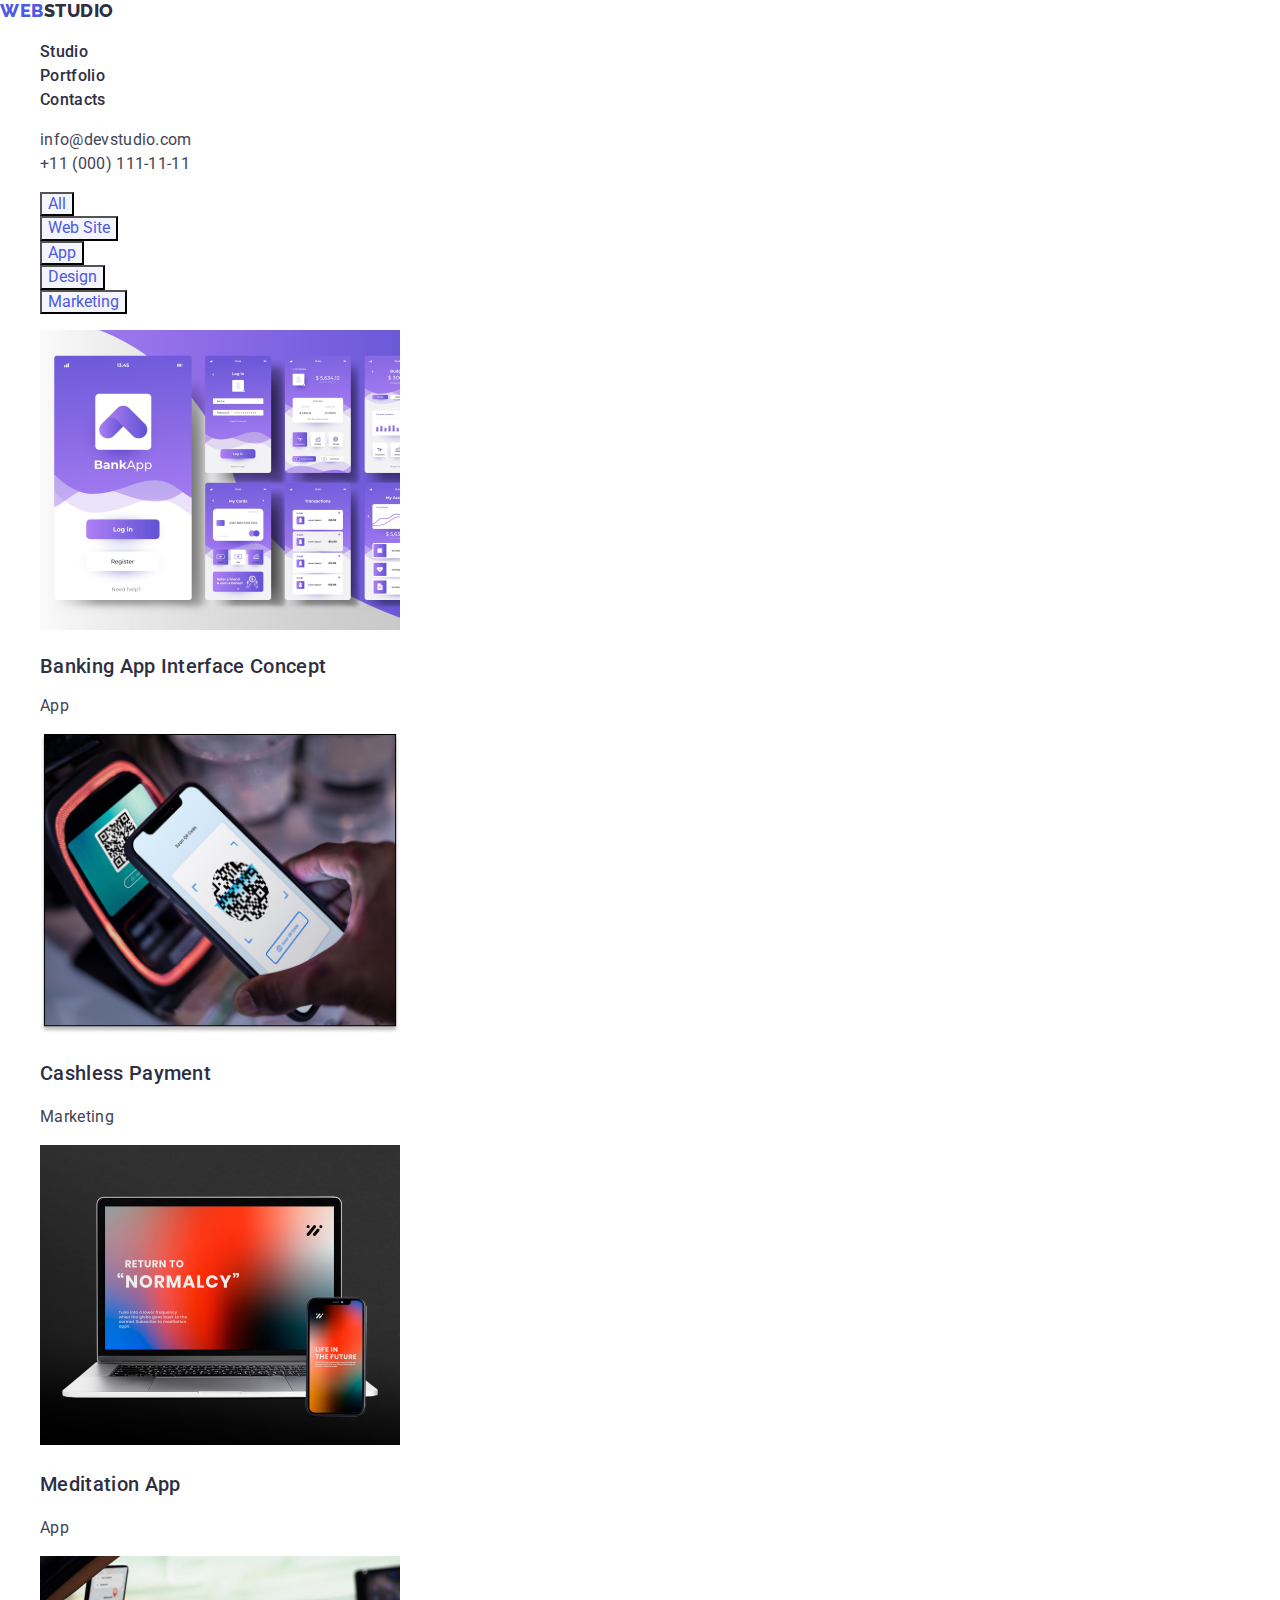
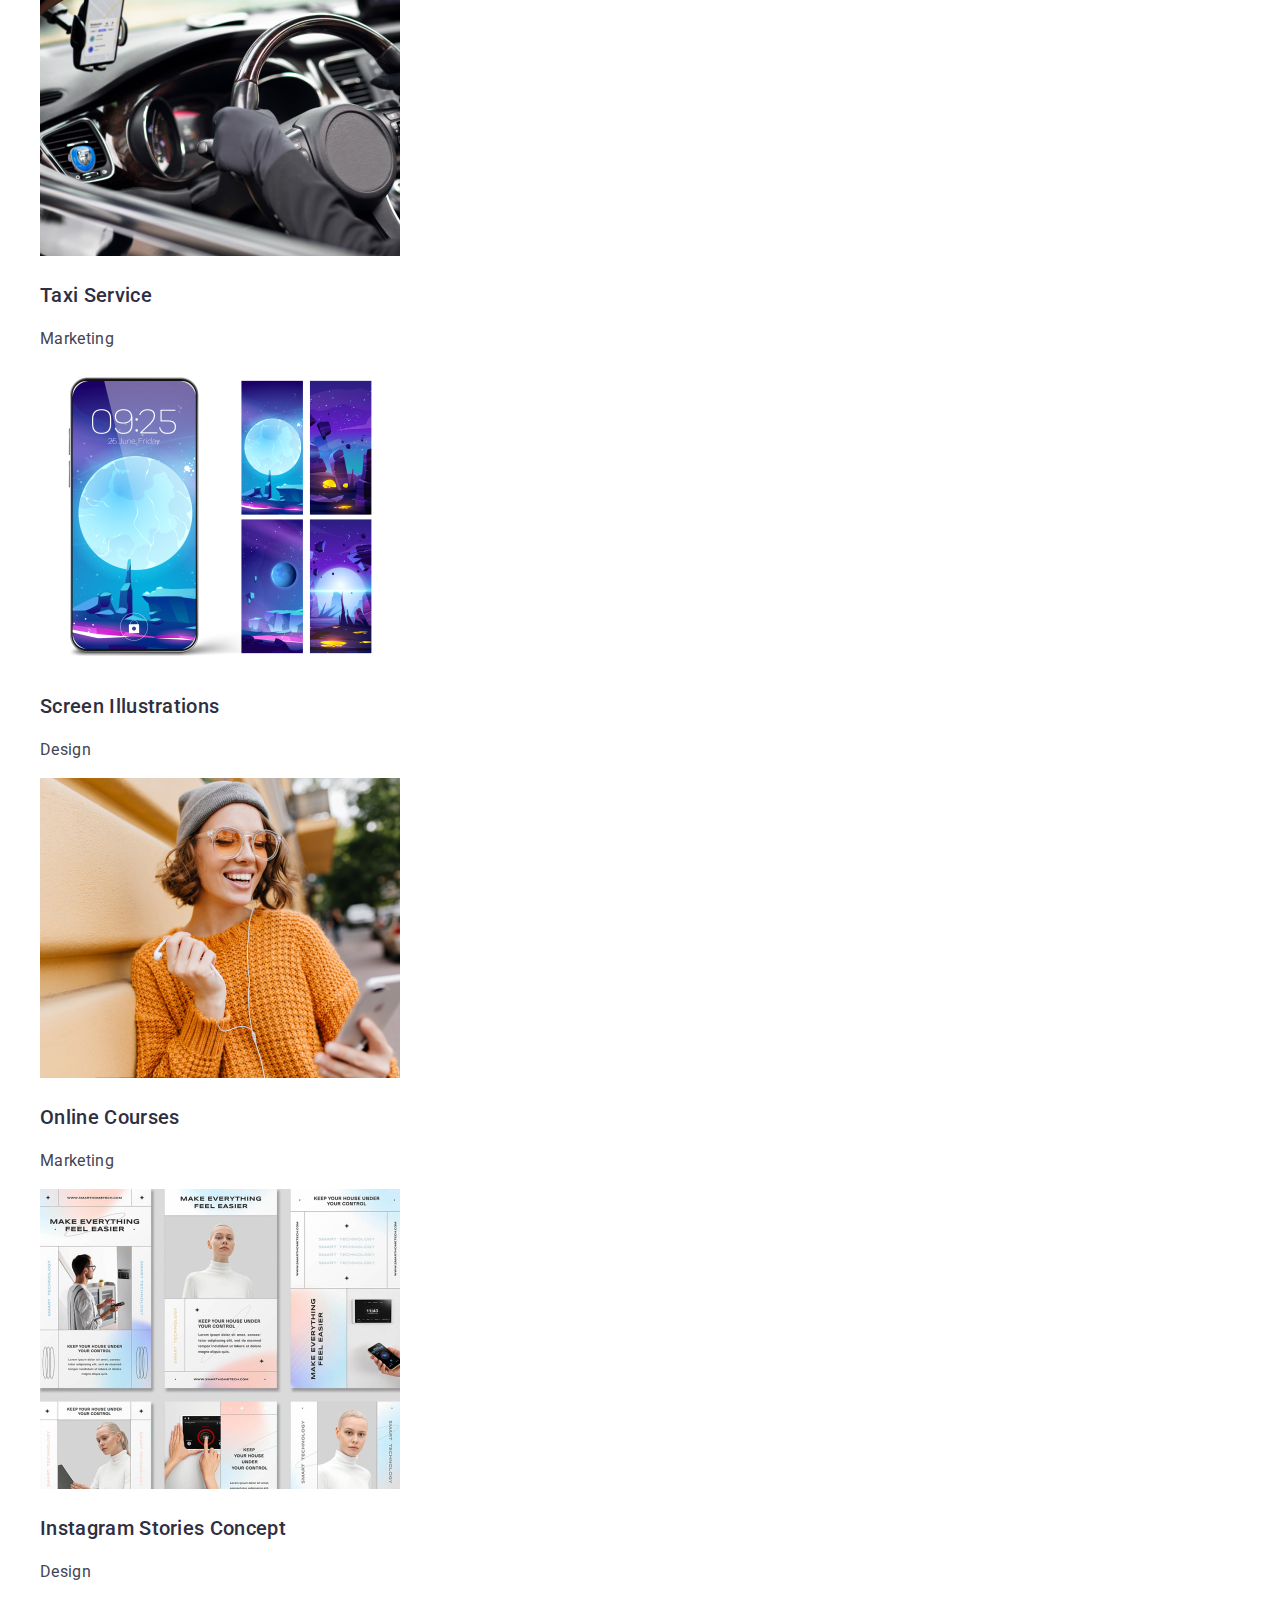
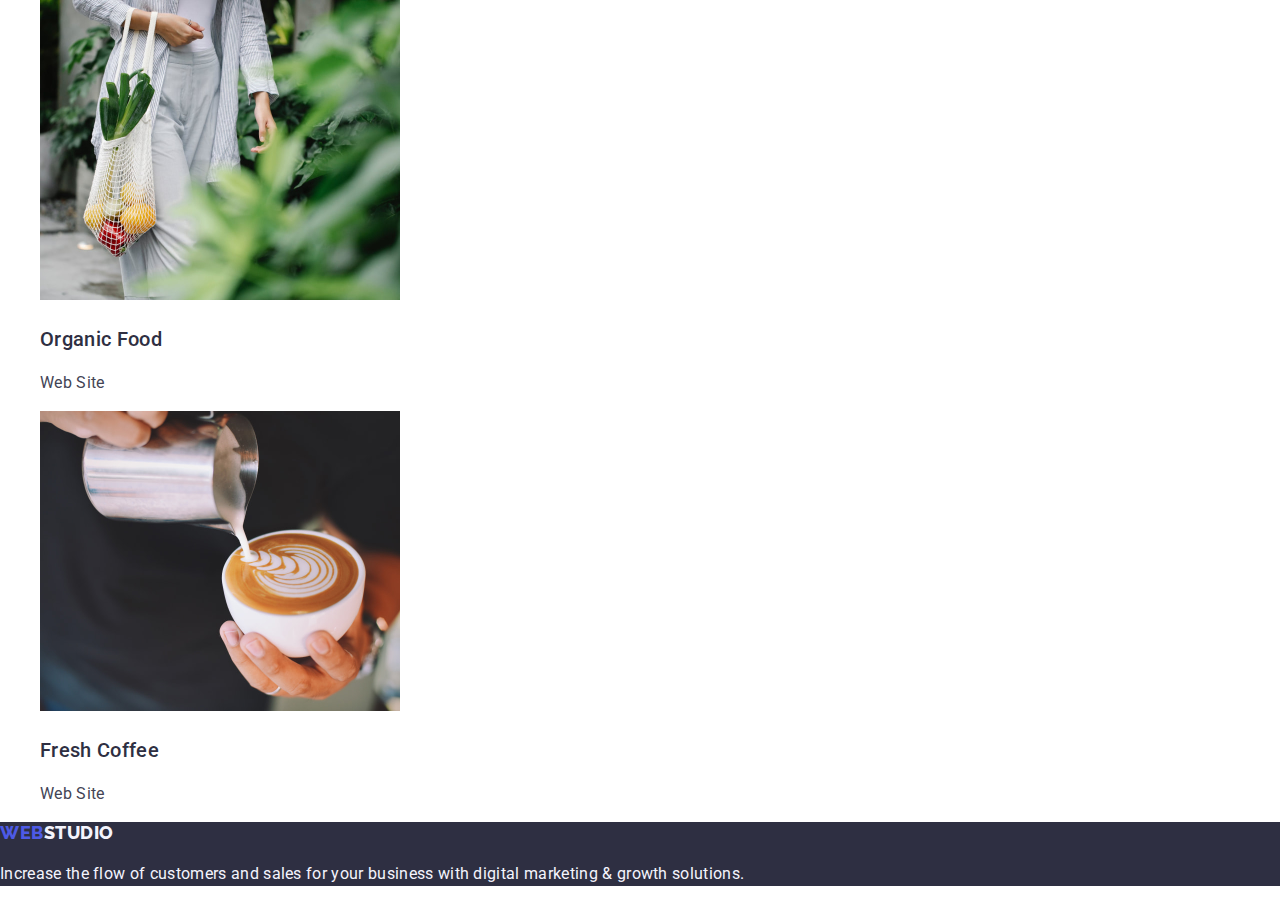
==== portfolio.html @ 0a3f91fd "commit" ====
<!DOCTYPE html>
<html lang="en">
  <head>
    <meta charset="utf-8" />
    <meta name="description" content="Portfolio" />
    <link
      rel="stylesheet"
      href="https://cdn.jsdelivr.net/npm/modern-normalize@2.0.0/modern-normalize.min.css"
    />
    <link rel="preconnect" href="https://fonts.googleapis.com" />
    <link rel="preconnect" href="https://fonts.gstatic.com" crossorigin />
    <link
      href="https://fonts.googleapis.com/css2?family=Raleway:wght@800&family=Roboto:wght@400;500;700&display=swap"
      rel="stylesheet"
    />
    <link href="./css/styles.css" rel="stylesheet" />
    <title>Portfolio</title>
  </head>

  <body class="body">
    <header class="header">
      <a class="logo" href="index.html"
        >WEB<span class="logo-header">STUDIO</span></a
      >

      <nav class="header-nav">
        <ul class="header-list">
          <li class="header-list-item">
            <a class="header-list-link" href="">Studio</a>
          </li>
          <li class="header-list-item">
            <a class="header-list-link" href="portfolio.html">Portfolio</a>
          </li>
          <li class="header-list-item">
            <a class="header-list-link" href="">Contacts</a>
          </li>
        </ul>
      </nav>

      <address class="header-address">
        <ul class="header-address-list">
          <li class="header-address-item">
            <a class="header-address-link" href="info@devstudio.com"
              >info@devstudio.com</a
            >
          </li>
          <li class="header-address-item">
            <a class="header-address-link" href="tel:+110001111111"
              >+11 (000) 111-11-11</a
            >
          </li>
        </ul>
      </address>
    </header>

    <main class="main">
      <section class="main-section-pic">
        <h2 class="visually-hidden">Portfolio list</h2>
        <ul>
          <li>
            <button class="main-button-portfolio" type="button">All</button>
          </li>
          <li>
            <button class="main-button-portfolio" type="button">
              Web Site
            </button>
          </li>
          <li>
            <button class="main-button-portfolio" type="button">App</button>
          </li>
          <li>
            <button class="main-button-portfolio" type="button">Design</button>
          </li>
          <li>
            <button class="main-button-portfolio" type="button">
              Marketing
            </button>
          </li>
        </ul>

        <ul class="main-list-pic">
          <li class="main-list-pic-item">
            <a class="main-list-pic-link" href=""
              ><img
                class="main-list-pic-img"
                src="./images/portfolio/ProjectCard1.jpg"
                alt="Project Card 1"
                width="360"
                height="300"
              />
              <h2 class="main-list-pic-title">Banking App Interface Concept</h2>
              <p class="main-list-pic-text">App</p></a
            >
          </li>
          <li class="main-list-pic-item">
            <a class="main-list-pic-link" href="">
              <img
                class="main-list-pic-img"
                src="./images/portfolio/ProjectCard2.jpg"
                alt="Project Card 2"
                width="360"
                height="300"
              />
              <h3 class="main-list-pic-title">Cashless Payment</h3>
              <p class="main-list-pic-text">Marketing</p></a
            >
          </li>
          <li class="main-list-pic-item">
            <a class="main-list-pic-link" href=""
              ><img
                class="main-list-pic-img"
                src="./images/portfolio/ProjectCard3.jpg"
                alt="Project Card 3"
                width="360"
                height="300"
              />
              <h3 class="main-list-pic-title">Meditation App</h3>
              <p class="main-list-pic-text">App</p></a
            >
          </li>
          <li class="main-list-pic-item">
            <a class="main-list-pic-link" href=""
              ><img
                class="main-list-pic-img"
                src="./images/portfolio/ProjectCard4.jpg"
                alt="Project Card 4"
                width="360"
                height="300"
              />
              <h3 class="main-list-pic-title">Taxi Service</h3>
              <p class="main-list-pic-text">Marketing</p></a
            >
          </li>
          <li class="main-list-pic-item">
            <a class="main-list-pic-link" href=""
              ><img
                class="main-list-pic-img"
                src="./images/portfolio/ProjectCard5.jpg"
                alt="Project Card 5"
                width="360"
                height="300"
              />
              <h3 class="main-list-pic-title">Screen Illustrations</h3>
              <p class="main-list-pic-text">Design</p></a
            >
          </li>
          <li class="main-list-pic-item">
            <a class="main-list-pic-link" href=""
              ><img
                class="main-list-pic-img"
                src="./images/portfolio/ProjectCard6.jpg"
                alt="Project Card 6"
                width="360"
                height="300"
              />
              <h3 class="main-list-pic-title">Online Courses</h3>
              <p class="main-list-pic-text">Marketing</p></a
            >
          </li>
          <li class="main-list-pic-item">
            <a class="main-list-pic-link" href=""
              ><img
                class="main-list-pic-img"
                src="./images/portfolio/ProjectCard7.jpg"
                alt="Project Card 7"
                width="360"
                height="300"
              />
              <h3 class="main-list-pic-title">Instagram Stories Concept</h3>
              <p class="main-list-pic-text">Design</p></a
            >
          </li>
          <li class="main-list-pic-item">
            <a class="main-list-pic-link" href=""
              ><img
                class="main-list-pic-img"
                src="./images/portfolio/ProjectCard8.jpg"
                alt="Project Card 8"
                width="360"
                height="300"
              />
              <h3 class="main-list-pic-title">Organic Food</h3>
              <p class="main-list-pic-text">Web Site</p></a
            >
          </li>
          <li class="main-list-pic-item">
            <a class="main-list-pic-link" href=""
              ><img
                class="main-list-pic-img"
                src="./images/portfolio/ProjectCard9.jpg"
                alt="Project Card 9"
                width="360"
                height="300"
              />
              <h3 class="main-list-pic-title">Fresh Coffee</h3>
              <p class="main-list-pic-text">Web Site</p></a
            >
          </li>
        </ul>
      </section>
    </main>

    <footer class="footer">
      <a class="logo" href="index.html"
        >WEB<span class="logo-footer">STUDIO</span></a
      >
      <p class="footer-text">
        Increase the flow of customers and sales for your business with digital
        marketing & growth solutions.
      </p>
    </footer>
  </body>
</html>
---- css/styles.css ----
:root {
  --font-family: 'Roboto', sans-serif;
  --second-family: 'Raleway', sans-serif;
  --iris: #4d5ae5;
  --ocean: #404bbf;
  --navy-blue: #2e2f42;
  --slate: #434455;
  --cloud: #f4f4fd;
  --white: #fff;
}

/* general */
.body {
  font-family: 'Roboto', sans-serif;
  font-family: var(--font-family);
  font-size: 16px;
  line-height: 1.5;
  letter-spacing: 0.02em;
  color: var(--navy-blue);
  background-color: var(--white);
}

a {
  color: currentColor;
  text-decoration: none;
}

ul,
ol {
  list-style-type: none;
}

button {
  cursor: pointer;
}

.visually-hidden {
  position: absolute;
  width: 1px;
  height: 1px;
  margin: -1px;
  border: 0;
  padding: 0;
  white-space: nowrap;
  clip: rect(0 0 0 0);
  clip-path: inset(50%);
  overflow: hidden;
}

/* header and footer */
.logo {
  font-family: var(--second-family);
  font-weight: 800;
  font-size: 18px;
  line-height: 1.17;
  letter-spacing: 0.03em;
  text-transform: uppercase;
  color: var(--iris);
}
.logo-header {
  color: var(--navy-blue);
}
.header-list-link {
  font-weight: 500;
}
.header-list-link:hover,
.header-list-link:focus {
  color: var(--ocean);
}
.header-address-link {
  color: var(--slate);
  font-style: normal;
}
.header-address-link:hover,
.header-address-link:focus {
  color: var(--ocean);
}
.footer {
  background-color: var(--navy-blue);
}
.logo-footer {
  color: var(--cloud);
}
.footer-text {
  color: var(--cloud);
}

/* home */
.main-first {
  background-color: var(--navy-blue);
}
.main-first-title {
  font-size: 56px;
  line-height: 1.07;
  text-align: center;
  color: var(--white);
}
.main-button-home {
  font-weight: 500;
  letter-spacing: 0.04em;
  color: var(--white);
  background-color: var(--iris);
}
.main-button-home:hover,
.main-button-home:focus {
  background-color: var(--ocean);
}
.main-benefits-point {
  font-weight: 500;
  font-size: 20px;
  line-height: 1.2;
}
.main-benefits-text {
  color: var(--slate);
}
.main-doing-title {
  font-size: 36px;
  line-height: 1.11;
  text-transform: capitalize;
  text-align: center;
}
.main-team {
  background-color: var(--cloud);
}
.main-team-title {
  font-size: 36px;
  line-height: 1.11;
  text-transform: capitalize;
  text-align: center;
}
.main-team-list-pic {
  text-align: center;
}
.main-team-list-pic-item {
  background-color: var(--white);
}
.main-team-person {
  font-weight: 500;
  font-size: 20px;
  line-height: 1.2;
}
.main-team-text {
  color: var(--slate);
}

/* portfolio */
.main-section-button {
  font-weight: 500;
  letter-spacing: 0.04em;
  text-align: center;
}
.main-button-portfolio {
  color: var(--iris);
  background-color: var(--cloud);
}
.main-button-portfolio:hover,
.main-button-portfolio:focus {
  color: var(--white);
  background-color: var(--ocean);
}
.main-list-pic-title {
  font-weight: 500;
  font-size: 20px;
  line-height: 1.2;
  color: var(--navy-blue);
}
.main-list-pic-text {
  color: var(--slate);
}
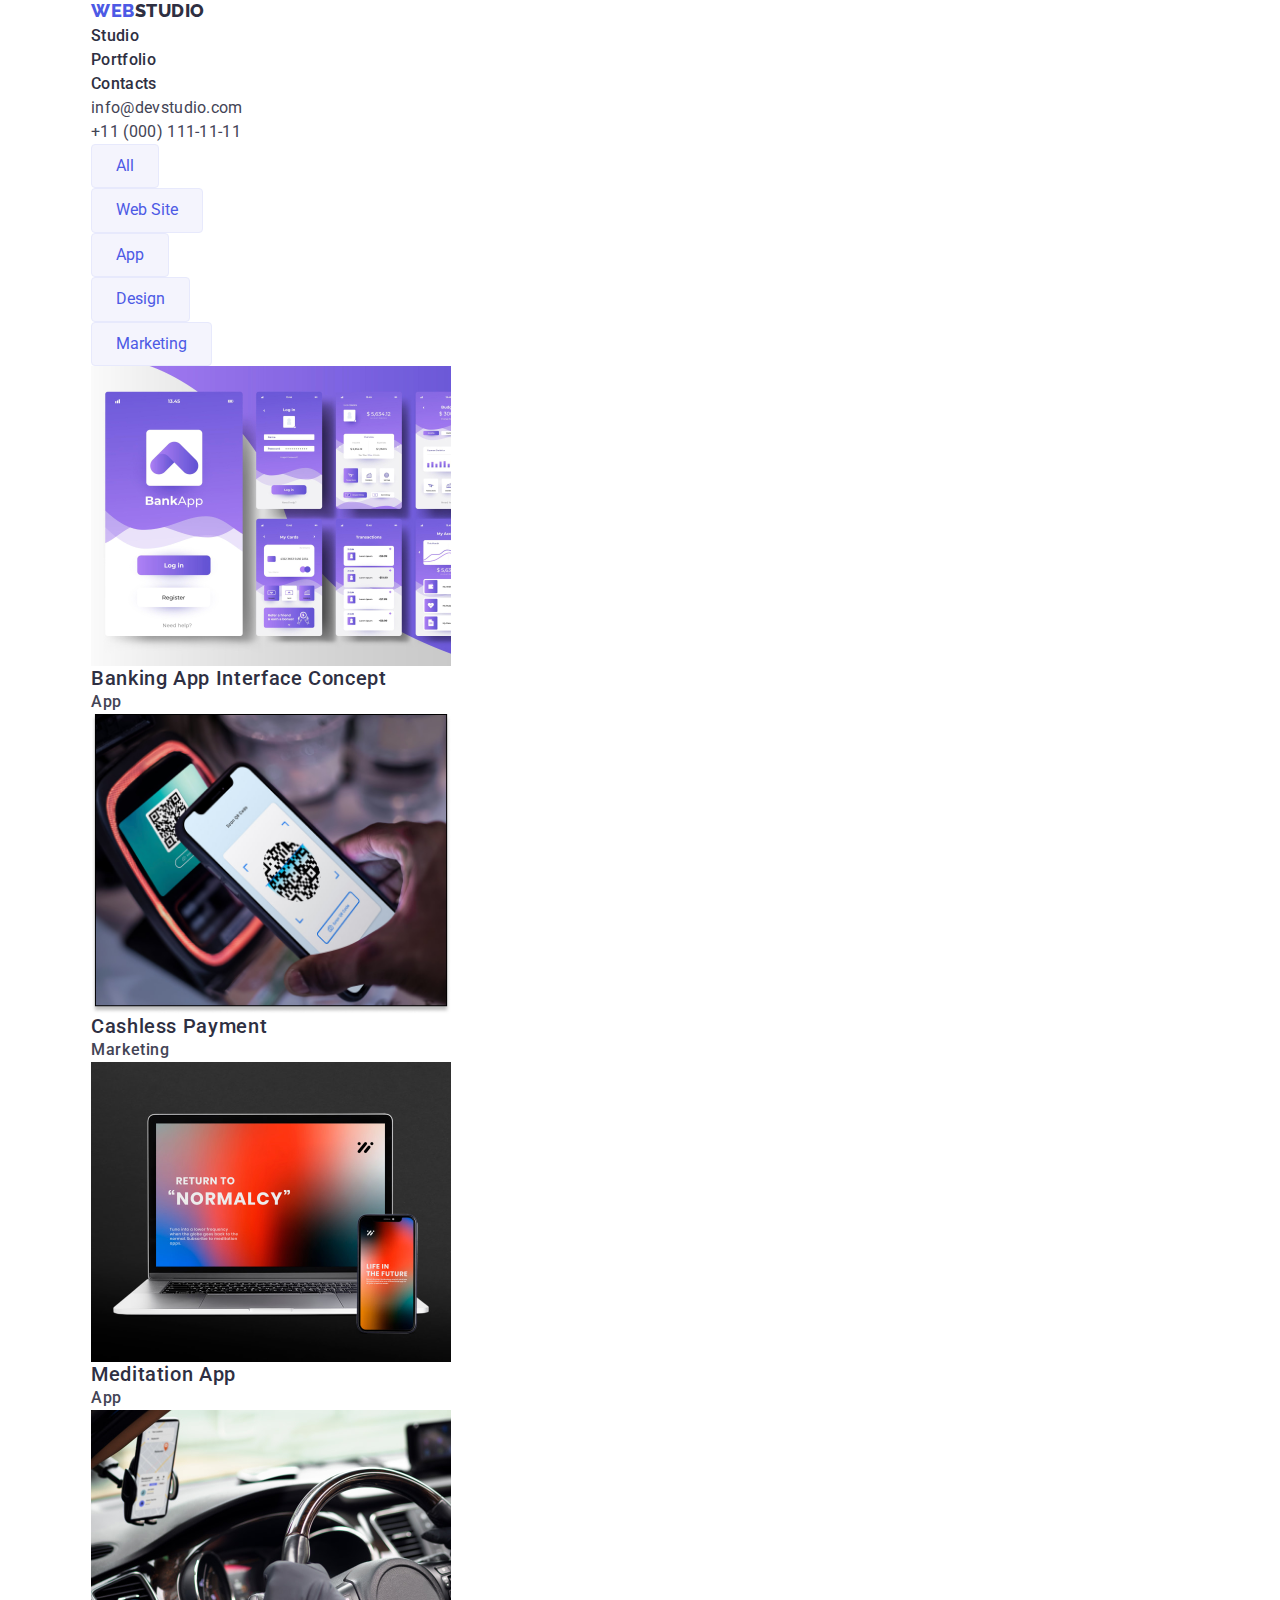
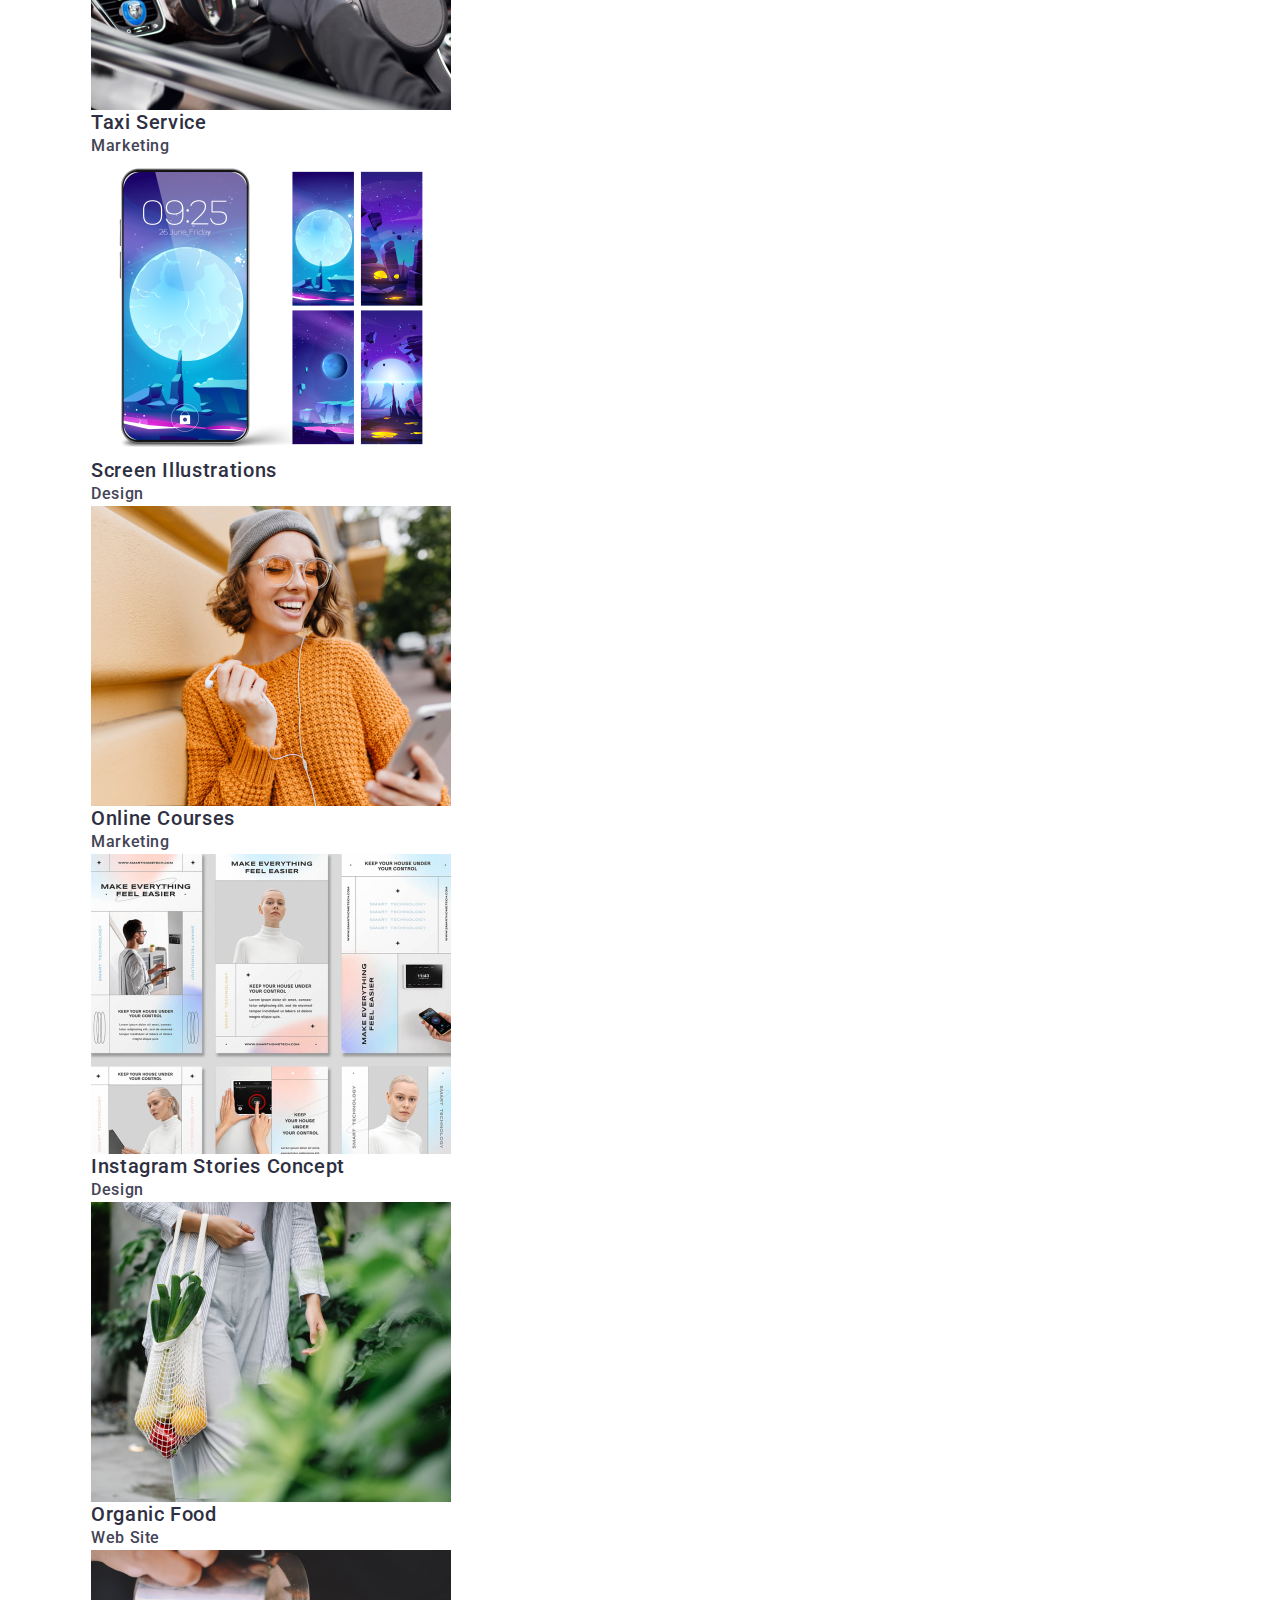
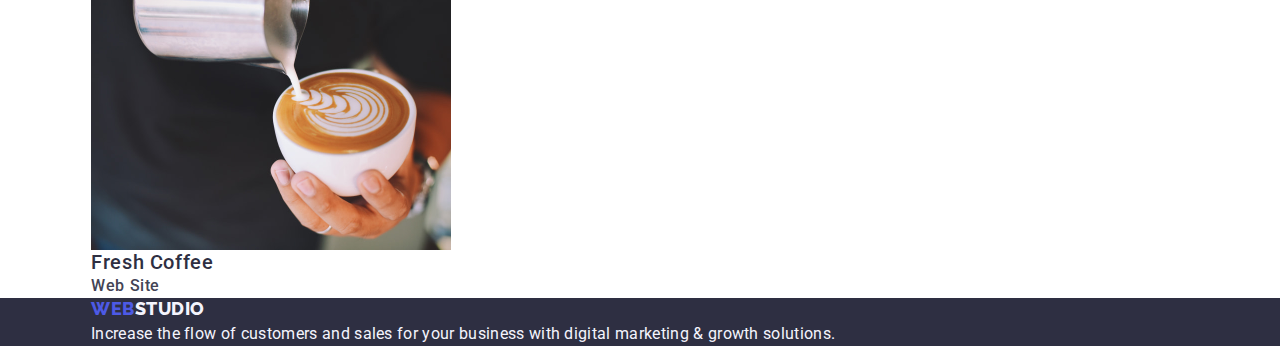
==== commit 08774d36: "container, general style" ====
--- a/portfolio.html
+++ b/portfolio.html
@@ -19,195 +19,205 @@
 
   <body class="body">
     <header class="header">
-      <a class="logo" href="index.html"
-        >WEB<span class="logo-header">STUDIO</span></a
-      >
-
-      <nav class="header-nav">
-        <ul class="header-list">
-          <li class="header-list-item">
-            <a class="header-list-link" href="">Studio</a>
-          </li>
-          <li class="header-list-item">
-            <a class="header-list-link" href="portfolio.html">Portfolio</a>
-          </li>
-          <li class="header-list-item">
-            <a class="header-list-link" href="">Contacts</a>
-          </li>
-        </ul>
-      </nav>
-
-      <address class="header-address">
-        <ul class="header-address-list">
-          <li class="header-address-item">
-            <a class="header-address-link" href="info@devstudio.com"
-              >info@devstudio.com</a
-            >
-          </li>
-          <li class="header-address-item">
-            <a class="header-address-link" href="tel:+110001111111"
-              >+11 (000) 111-11-11</a
-            >
-          </li>
-        </ul>
-      </address>
+      <div class="container">
+        <a class="logo" href="index.html"
+          >WEB<span class="logo-header">STUDIO</span></a
+        >
+
+        <nav class="header-nav">
+          <ul class="header-list">
+            <li class="header-list-item">
+              <a class="header-list-link" href="">Studio</a>
+            </li>
+            <li class="header-list-item">
+              <a class="header-list-link" href="portfolio.html">Portfolio</a>
+            </li>
+            <li class="header-list-item">
+              <a class="header-list-link" href="">Contacts</a>
+            </li>
+          </ul>
+        </nav>
+
+        <address class="header-address">
+          <ul class="header-address-list">
+            <li class="header-address-item">
+              <a class="header-address-link" href="info@devstudio.com"
+                >info@devstudio.com</a
+              >
+            </li>
+            <li class="header-address-item">
+              <a class="header-address-link" href="tel:+110001111111"
+                >+11 (000) 111-11-11</a
+              >
+            </li>
+          </ul>
+        </address>
+      </div>
     </header>
 
     <main class="main">
-      <section class="main-section-pic">
-        <h2 class="visually-hidden">Portfolio list</h2>
-        <ul>
-          <li>
-            <button class="main-button-portfolio" type="button">All</button>
-          </li>
-          <li>
-            <button class="main-button-portfolio" type="button">
-              Web Site
-            </button>
-          </li>
-          <li>
-            <button class="main-button-portfolio" type="button">App</button>
-          </li>
-          <li>
-            <button class="main-button-portfolio" type="button">Design</button>
-          </li>
-          <li>
-            <button class="main-button-portfolio" type="button">
-              Marketing
-            </button>
-          </li>
-        </ul>
-
-        <ul class="main-list-pic">
-          <li class="main-list-pic-item">
-            <a class="main-list-pic-link" href=""
-              ><img
-                class="main-list-pic-img"
-                src="./images/portfolio/ProjectCard1.jpg"
-                alt="Project Card 1"
-                width="360"
-                height="300"
-              />
-              <h2 class="main-list-pic-title">Banking App Interface Concept</h2>
-              <p class="main-list-pic-text">App</p></a
-            >
-          </li>
-          <li class="main-list-pic-item">
-            <a class="main-list-pic-link" href="">
-              <img
-                class="main-list-pic-img"
-                src="./images/portfolio/ProjectCard2.jpg"
-                alt="Project Card 2"
-                width="360"
-                height="300"
-              />
-              <h3 class="main-list-pic-title">Cashless Payment</h3>
-              <p class="main-list-pic-text">Marketing</p></a
-            >
-          </li>
-          <li class="main-list-pic-item">
-            <a class="main-list-pic-link" href=""
-              ><img
-                class="main-list-pic-img"
-                src="./images/portfolio/ProjectCard3.jpg"
-                alt="Project Card 3"
-                width="360"
-                height="300"
-              />
-              <h3 class="main-list-pic-title">Meditation App</h3>
-              <p class="main-list-pic-text">App</p></a
-            >
-          </li>
-          <li class="main-list-pic-item">
-            <a class="main-list-pic-link" href=""
-              ><img
-                class="main-list-pic-img"
-                src="./images/portfolio/ProjectCard4.jpg"
-                alt="Project Card 4"
-                width="360"
-                height="300"
-              />
-              <h3 class="main-list-pic-title">Taxi Service</h3>
-              <p class="main-list-pic-text">Marketing</p></a
-            >
-          </li>
-          <li class="main-list-pic-item">
-            <a class="main-list-pic-link" href=""
-              ><img
-                class="main-list-pic-img"
-                src="./images/portfolio/ProjectCard5.jpg"
-                alt="Project Card 5"
-                width="360"
-                height="300"
-              />
-              <h3 class="main-list-pic-title">Screen Illustrations</h3>
-              <p class="main-list-pic-text">Design</p></a
-            >
-          </li>
-          <li class="main-list-pic-item">
-            <a class="main-list-pic-link" href=""
-              ><img
-                class="main-list-pic-img"
-                src="./images/portfolio/ProjectCard6.jpg"
-                alt="Project Card 6"
-                width="360"
-                height="300"
-              />
-              <h3 class="main-list-pic-title">Online Courses</h3>
-              <p class="main-list-pic-text">Marketing</p></a
-            >
-          </li>
-          <li class="main-list-pic-item">
-            <a class="main-list-pic-link" href=""
-              ><img
-                class="main-list-pic-img"
-                src="./images/portfolio/ProjectCard7.jpg"
-                alt="Project Card 7"
-                width="360"
-                height="300"
-              />
-              <h3 class="main-list-pic-title">Instagram Stories Concept</h3>
-              <p class="main-list-pic-text">Design</p></a
-            >
-          </li>
-          <li class="main-list-pic-item">
-            <a class="main-list-pic-link" href=""
-              ><img
-                class="main-list-pic-img"
-                src="./images/portfolio/ProjectCard8.jpg"
-                alt="Project Card 8"
-                width="360"
-                height="300"
-              />
-              <h3 class="main-list-pic-title">Organic Food</h3>
-              <p class="main-list-pic-text">Web Site</p></a
-            >
-          </li>
-          <li class="main-list-pic-item">
-            <a class="main-list-pic-link" href=""
-              ><img
-                class="main-list-pic-img"
-                src="./images/portfolio/ProjectCard9.jpg"
-                alt="Project Card 9"
-                width="360"
-                height="300"
-              />
-              <h3 class="main-list-pic-title">Fresh Coffee</h3>
-              <p class="main-list-pic-text">Web Site</p></a
-            >
-          </li>
-        </ul>
+      <section class="main-section-button">
+        <div class="container">
+          <h2 class="visually-hidden">Portfolio list</h2>
+          <ul>
+            <li>
+              <button class="main-button-portfolio" type="button">All</button>
+            </li>
+            <li>
+              <button class="main-button-portfolio" type="button">
+                Web Site
+              </button>
+            </li>
+            <li>
+              <button class="main-button-portfolio" type="button">App</button>
+            </li>
+            <li>
+              <button class="main-button-portfolio" type="button">
+                Design
+              </button>
+            </li>
+            <li>
+              <button class="main-button-portfolio" type="button">
+                Marketing
+              </button>
+            </li>
+          </ul>
+
+          <ul class="main-list-pic">
+            <li class="main-list-pic-item">
+              <a class="main-list-pic-link" href=""
+                ><img
+                  class="main-list-pic-img"
+                  src="./images/portfolio/ProjectCard1.jpg"
+                  alt="Project Card 1"
+                  width="360"
+                  height="300"
+                />
+                <h2 class="main-list-pic-title">
+                  Banking App Interface Concept
+                </h2>
+                <p class="main-list-pic-text">App</p></a
+              >
+            </li>
+            <li class="main-list-pic-item">
+              <a class="main-list-pic-link" href="">
+                <img
+                  class="main-list-pic-img"
+                  src="./images/portfolio/ProjectCard2.jpg"
+                  alt="Project Card 2"
+                  width="360"
+                  height="300"
+                />
+                <h2 class="main-list-pic-title">Cashless Payment</h2>
+                <p class="main-list-pic-text">Marketing</p></a
+              >
+            </li>
+            <li class="main-list-pic-item">
+              <a class="main-list-pic-link" href=""
+                ><img
+                  class="main-list-pic-img"
+                  src="./images/portfolio/ProjectCard3.jpg"
+                  alt="Project Card 3"
+                  width="360"
+                  height="300"
+                />
+                <h2 class="main-list-pic-title">Meditation App</h2>
+                <p class="main-list-pic-text">App</p></a
+              >
+            </li>
+            <li class="main-list-pic-item">
+              <a class="main-list-pic-link" href=""
+                ><img
+                  class="main-list-pic-img"
+                  src="./images/portfolio/ProjectCard4.jpg"
+                  alt="Project Card 4"
+                  width="360"
+                  height="300"
+                />
+                <h2 class="main-list-pic-title">Taxi Service</h2>
+                <p class="main-list-pic-text">Marketing</p></a
+              >
+            </li>
+            <li class="main-list-pic-item">
+              <a class="main-list-pic-link" href=""
+                ><img
+                  class="main-list-pic-img"
+                  src="./images/portfolio/ProjectCard5.jpg"
+                  alt="Project Card 5"
+                  width="360"
+                  height="300"
+                />
+                <h2 class="main-list-pic-title">Screen Illustrations</h2>
+                <p class="main-list-pic-text">Design</p></a
+              >
+            </li>
+            <li class="main-list-pic-item">
+              <a class="main-list-pic-link" href=""
+                ><img
+                  class="main-list-pic-img"
+                  src="./images/portfolio/ProjectCard6.jpg"
+                  alt="Project Card 6"
+                  width="360"
+                  height="300"
+                />
+                <h2 class="main-list-pic-title">Online Courses</h2>
+                <p class="main-list-pic-text">Marketing</p></a
+              >
+            </li>
+            <li class="main-list-pic-item">
+              <a class="main-list-pic-link" href=""
+                ><img
+                  class="main-list-pic-img"
+                  src="./images/portfolio/ProjectCard7.jpg"
+                  alt="Project Card 7"
+                  width="360"
+                  height="300"
+                />
+                <h2 class="main-list-pic-title">Instagram Stories Concept</h2>
+                <p class="main-list-pic-text">Design</p></a
+              >
+            </li>
+            <li class="main-list-pic-item">
+              <a class="main-list-pic-link" href=""
+                ><img
+                  class="main-list-pic-img"
+                  src="./images/portfolio/ProjectCard8.jpg"
+                  alt="Project Card 8"
+                  width="360"
+                  height="300"
+                />
+                <h2 class="main-list-pic-title">Organic Food</h2>
+                <p class="main-list-pic-text">Web Site</p></a
+              >
+            </li>
+            <li class="main-list-pic-item">
+              <a class="main-list-pic-link" href=""
+                ><img
+                  class="main-list-pic-img"
+                  src="./images/portfolio/ProjectCard9.jpg"
+                  alt="Project Card 9"
+                  width="360"
+                  height="300"
+                />
+                <h2 class="main-list-pic-title">Fresh Coffee</h2>
+                <p class="main-list-pic-text">Web Site</p></a
+              >
+            </li>
+          </ul>
+        </div>
       </section>
     </main>
 
     <footer class="footer">
-      <a class="logo" href="index.html"
-        >WEB<span class="logo-footer">STUDIO</span></a
-      >
-      <p class="footer-text">
-        Increase the flow of customers and sales for your business with digital
-        marketing & growth solutions.
-      </p>
+      <div class="container">
+        <a class="logo" href="index.html"
+          >WEB<span class="logo-footer">STUDIO</span></a
+        >
+        <p class="footer-text">
+          Increase the flow of customers and sales for your business with
+          digital marketing & growth solutions.
+        </p>
+      </div>
     </footer>
   </body>
 </html>
--- a/css/styles.css
+++ b/css/styles.css
@@ -7,6 +7,17 @@
   --slate: #434455;
   --cloud: #f4f4fd;
   --white: #fff;
+  --cornflower: #e7e9fc;
+}
+
+h1,
+h2,
+h3,
+h4,
+h5,
+h6,
+p {
+  margin: 0;
 }
 
 /* general */
@@ -28,10 +39,18 @@
 ul,
 ol {
   list-style-type: none;
+  margin: 0;
+  padding: 0;
 }
 
 button {
   cursor: pointer;
+  padding: 0;
+}
+
+img {
+  display: block;
+  max-width: 100%;
 }
 
 .visually-hidden {
@@ -47,6 +66,12 @@
   overflow: hidden;
 }
 
+.container {
+  width: 1128px;
+  padding: 0 15px;
+  margin: 0 auto;
+}
+
 /* header and footer */
 .logo {
   font-family: var(--second-family);
@@ -60,6 +85,13 @@
 .logo-header {
   color: var(--navy-blue);
 }
+
+/* .header {
+  display: flex;
+  flex-direction: row;
+  align-items: flex-start;
+} */
+
 .header-list-link {
   font-weight: 500;
 }
@@ -147,17 +179,31 @@
 .main-section-button {
   font-weight: 500;
   letter-spacing: 0.04em;
-  text-align: center;
 }
 .main-button-portfolio {
   color: var(--iris);
   background-color: var(--cloud);
+  padding: 12px 24px;
+  margin: 0;
+  list-style: none;
+  border: 1px solid #e7e9fc;
+  border-radius: 4px;
+  text-align: center;
 }
 .main-button-portfolio:hover,
 .main-button-portfolio:focus {
   color: var(--white);
   background-color: var(--ocean);
-}
+  border-color: var(--ocean);
+  box-shadow: 0px 3px 1px 0px rgba(0, 0, 0, 0.1),
+    0px 2px 1px 0px rgba(0, 0, 0, 0.08), 0px 2px 2px 0px rgba(0, 0, 0, 0.12);
+}
+
+/* .main-list-pic-item {
+  border: 1px solid var(--cornflower);
+  border-top: none;
+} */
+
 .main-list-pic-title {
   font-weight: 500;
   font-size: 20px;
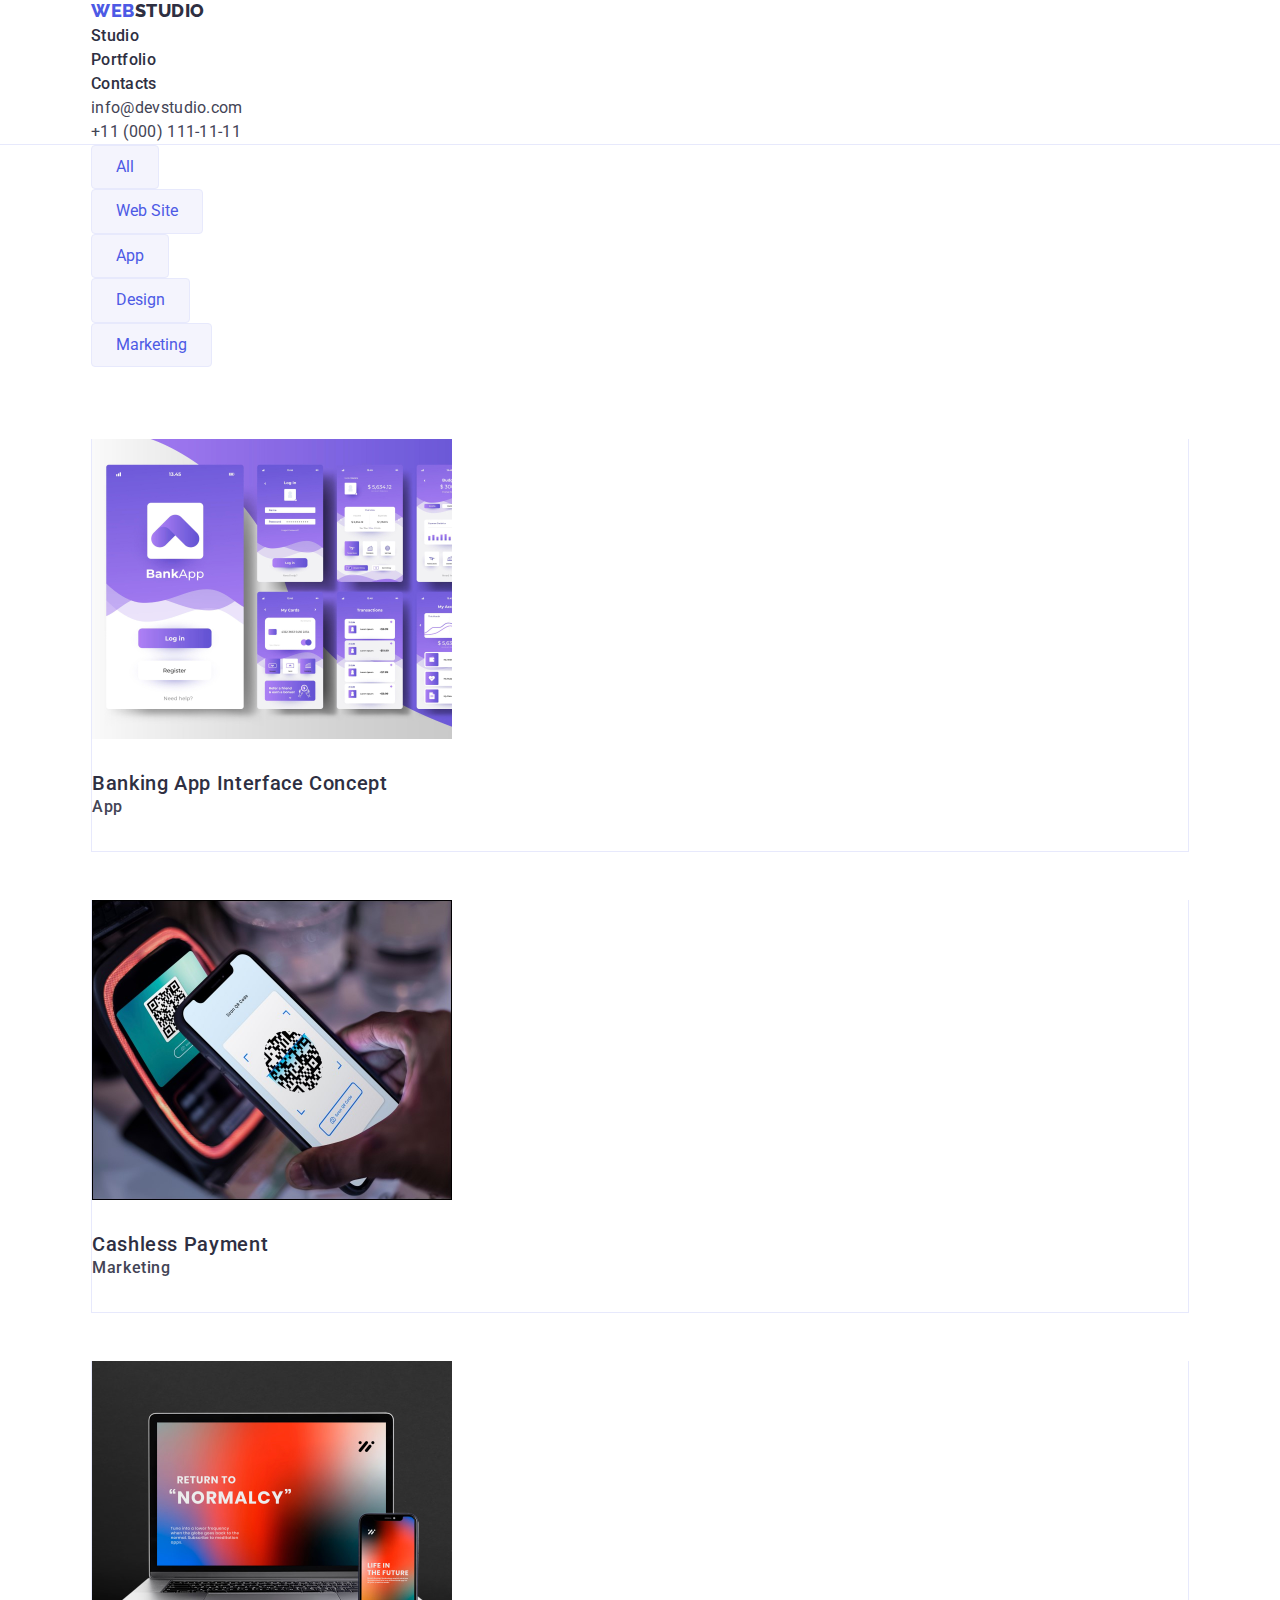
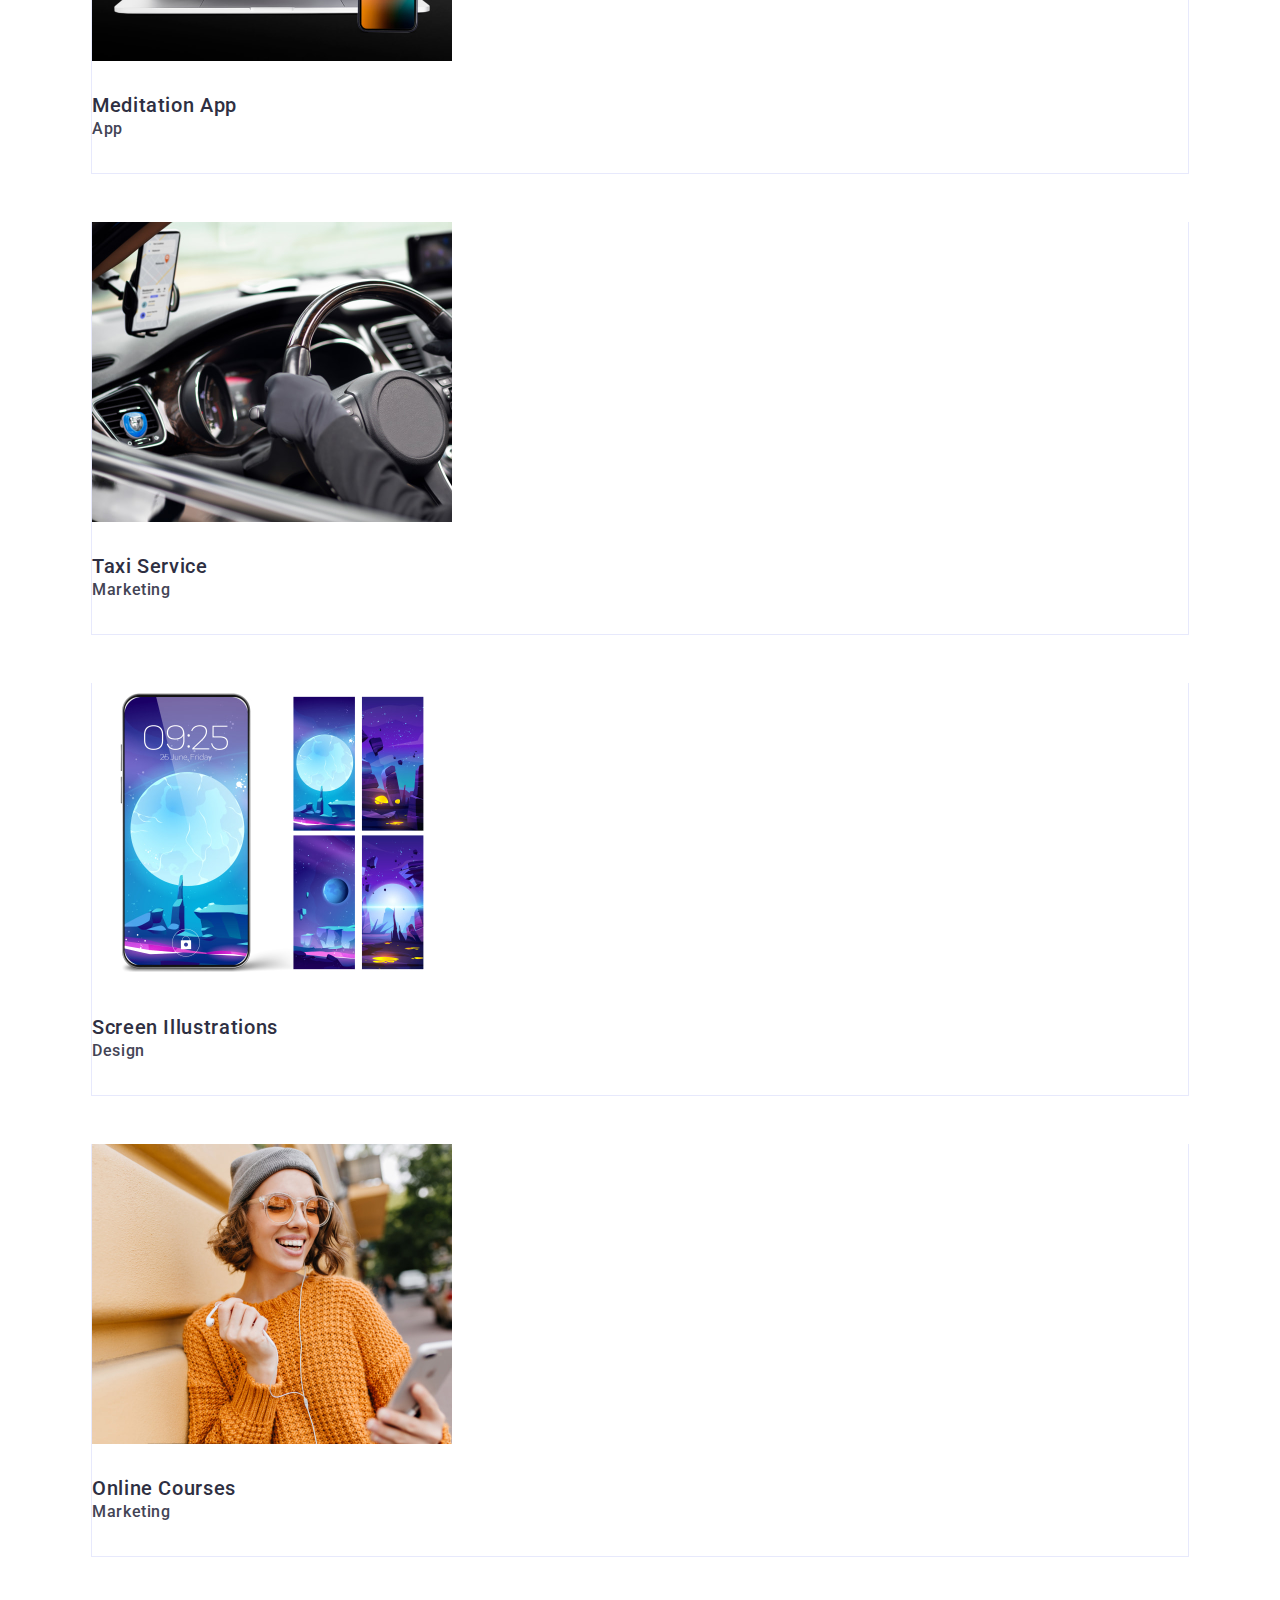
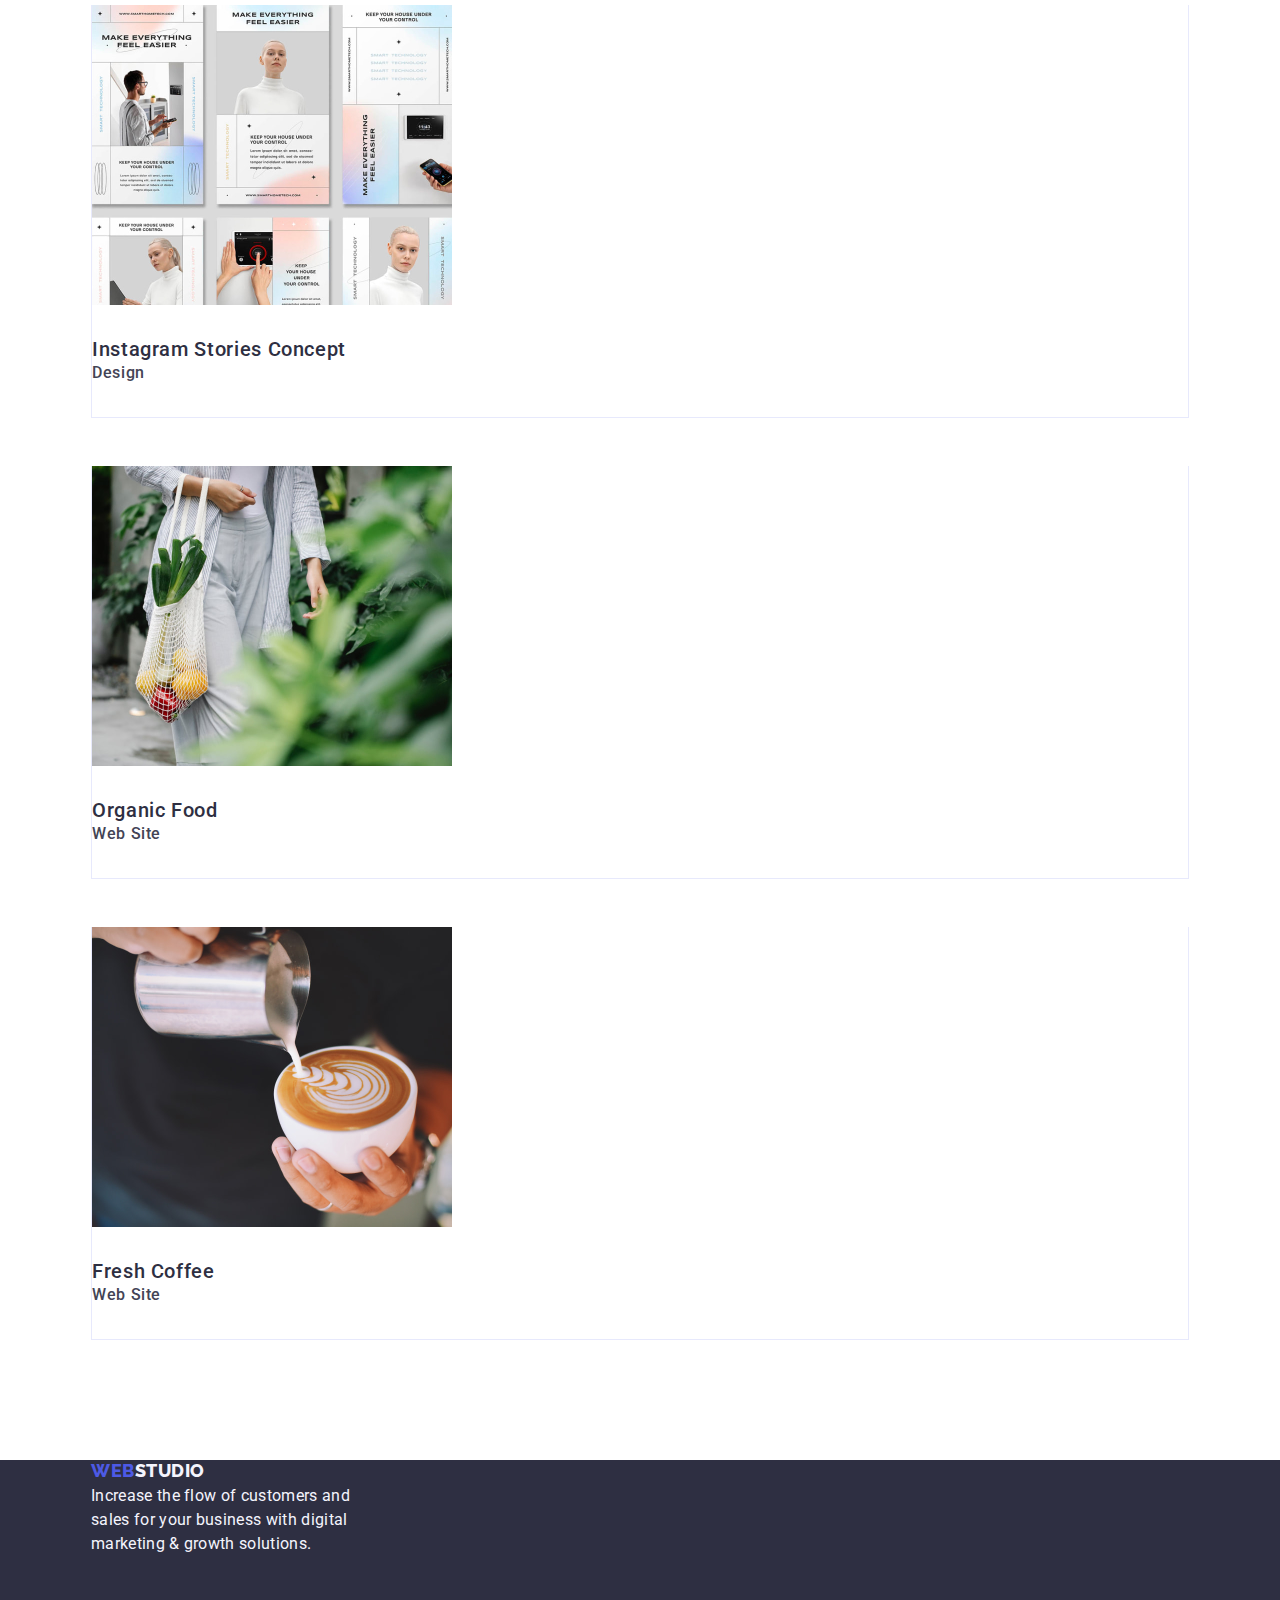
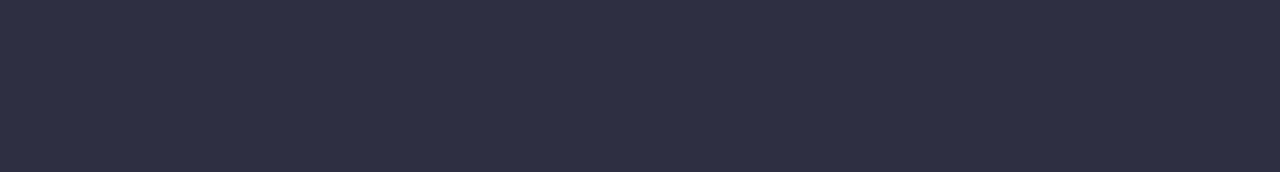
==== commit d9f78e0b: "sizes, margins, paddinds" ====
--- a/portfolio.html
+++ b/portfolio.html
@@ -59,7 +59,7 @@
       <section class="main-section-button">
         <div class="container">
           <h2 class="visually-hidden">Portfolio list</h2>
-          <ul>
+          <ul class="main-switcher-portfolio">
             <li>
               <button class="main-button-portfolio" type="button">All</button>
             </li>
@@ -93,11 +93,13 @@
                   width="360"
                   height="300"
                 />
-                <h2 class="main-list-pic-title">
-                  Banking App Interface Concept
-                </h2>
-                <p class="main-list-pic-text">App</p></a
-              >
+                <div class="description">
+                  <h2 class="main-list-pic-title">
+                    Banking App Interface Concept
+                  </h2>
+                  <p class="main-list-pic-text">App</p>
+                </div>
+              </a>
             </li>
             <li class="main-list-pic-item">
               <a class="main-list-pic-link" href="">
@@ -108,8 +110,10 @@
                   width="360"
                   height="300"
                 />
-                <h2 class="main-list-pic-title">Cashless Payment</h2>
-                <p class="main-list-pic-text">Marketing</p></a
+                <div class="description">
+                  <h2 class="main-list-pic-title">Cashless Payment</h2>
+                  <p class="main-list-pic-text">Marketing</p>
+                </div></a
               >
             </li>
             <li class="main-list-pic-item">
@@ -121,8 +125,10 @@
                   width="360"
                   height="300"
                 />
-                <h2 class="main-list-pic-title">Meditation App</h2>
-                <p class="main-list-pic-text">App</p></a
+                <div class="description">
+                  <h2 class="main-list-pic-title">Meditation App</h2>
+                  <p class="main-list-pic-text">App</p>
+                </div></a
               >
             </li>
             <li class="main-list-pic-item">
@@ -134,8 +140,10 @@
                   width="360"
                   height="300"
                 />
-                <h2 class="main-list-pic-title">Taxi Service</h2>
-                <p class="main-list-pic-text">Marketing</p></a
+                <div class="description">
+                  <h2 class="main-list-pic-title">Taxi Service</h2>
+                  <p class="main-list-pic-text">Marketing</p>
+                </div></a
               >
             </li>
             <li class="main-list-pic-item">
@@ -147,8 +155,10 @@
                   width="360"
                   height="300"
                 />
-                <h2 class="main-list-pic-title">Screen Illustrations</h2>
-                <p class="main-list-pic-text">Design</p></a
+                <div class="description">
+                  <h2 class="main-list-pic-title">Screen Illustrations</h2>
+                  <p class="main-list-pic-text">Design</p>
+                </div></a
               >
             </li>
             <li class="main-list-pic-item">
@@ -160,8 +170,10 @@
                   width="360"
                   height="300"
                 />
-                <h2 class="main-list-pic-title">Online Courses</h2>
-                <p class="main-list-pic-text">Marketing</p></a
+                <div class="description">
+                  <h2 class="main-list-pic-title">Online Courses</h2>
+                  <p class="main-list-pic-text">Marketing</p>
+                </div></a
               >
             </li>
             <li class="main-list-pic-item">
@@ -173,9 +185,11 @@
                   width="360"
                   height="300"
                 />
-                <h2 class="main-list-pic-title">Instagram Stories Concept</h2>
-                <p class="main-list-pic-text">Design</p></a
-              >
+                <div class="description">
+                  <h2 class="main-list-pic-title">Instagram Stories Concept</h2>
+                  <p class="main-list-pic-text">Design</p>
+                </div>
+              </a>
             </li>
             <li class="main-list-pic-item">
               <a class="main-list-pic-link" href=""
@@ -186,9 +200,11 @@
                   width="360"
                   height="300"
                 />
-                <h2 class="main-list-pic-title">Organic Food</h2>
-                <p class="main-list-pic-text">Web Site</p></a
-              >
+                <div class="description">
+                  <h2 class="main-list-pic-title">Organic Food</h2>
+                  <p class="main-list-pic-text">Web Site</p>
+                </div>
+              </a>
             </li>
             <li class="main-list-pic-item">
               <a class="main-list-pic-link" href=""
@@ -199,9 +215,11 @@
                   width="360"
                   height="300"
                 />
-                <h2 class="main-list-pic-title">Fresh Coffee</h2>
-                <p class="main-list-pic-text">Web Site</p></a
-              >
+                <div class="description">
+                  <h2 class="main-list-pic-title">Fresh Coffee</h2>
+                  <p class="main-list-pic-text">Web Site</p>
+                </div>
+              </a>
             </li>
           </ul>
         </div>
--- a/css/styles.css
+++ b/css/styles.css
@@ -92,6 +92,10 @@
   align-items: flex-start;
 } */
 
+.header {
+  border-bottom: 1px solid var(--cornflower);
+}
+
 .header-list-link {
   font-weight: 500;
 }
@@ -109,34 +113,44 @@
 }
 .footer {
   background-color: var(--navy-blue);
+  height: 312px;
 }
 .logo-footer {
   color: var(--cloud);
 }
 .footer-text {
   color: var(--cloud);
+  width: 264px;
 }
 
 /* home */
 .main-first {
   background-color: var(--navy-blue);
+  height: 600px;
 }
 .main-first-title {
   font-size: 56px;
   line-height: 1.07;
   text-align: center;
   color: var(--white);
+  margin-bottom: 48px;
 }
 .main-button-home {
   font-weight: 500;
   letter-spacing: 0.04em;
   color: var(--white);
   background-color: var(--iris);
+  padding: 16px 32px;
+  border-radius: 4px;
+  box-shadow: 0 4px 4px 0 rgba(0, 0, 0, 0.15);
 }
 .main-button-home:hover,
 .main-button-home:focus {
   background-color: var(--ocean);
 }
+.main-benefits-item {
+  width: 264px;
+}
 .main-benefits-point {
   font-weight: 500;
   font-size: 20px;
@@ -145,6 +159,11 @@
 .main-benefits-text {
   color: var(--slate);
 }
+
+.main-doing {
+  margin-bottom: 120px;
+}
+
 .main-doing-title {
   font-size: 36px;
   line-height: 1.11;
@@ -153,6 +172,7 @@
 }
 .main-team {
   background-color: var(--cloud);
+  /* height: 732px; */
 }
 .main-team-title {
   font-size: 36px;
@@ -179,6 +199,10 @@
 .main-section-button {
   font-weight: 500;
   letter-spacing: 0.04em;
+  margin-bottom: 120px;
+}
+.main-switcher-portfolio {
+  margin-bottom: 72px;
 }
 .main-button-portfolio {
   color: var(--iris);
@@ -199,10 +223,15 @@
     0px 2px 1px 0px rgba(0, 0, 0, 0.08), 0px 2px 2px 0px rgba(0, 0, 0, 0.12);
 }
 
-/* .main-list-pic-item {
+.main-list-pic-item {
   border: 1px solid var(--cornflower);
   border-top: none;
-} */
+  margin-bottom: 48px;
+}
+
+.description {
+  margin: 32px 0;
+}
 
 .main-list-pic-title {
   font-weight: 500;
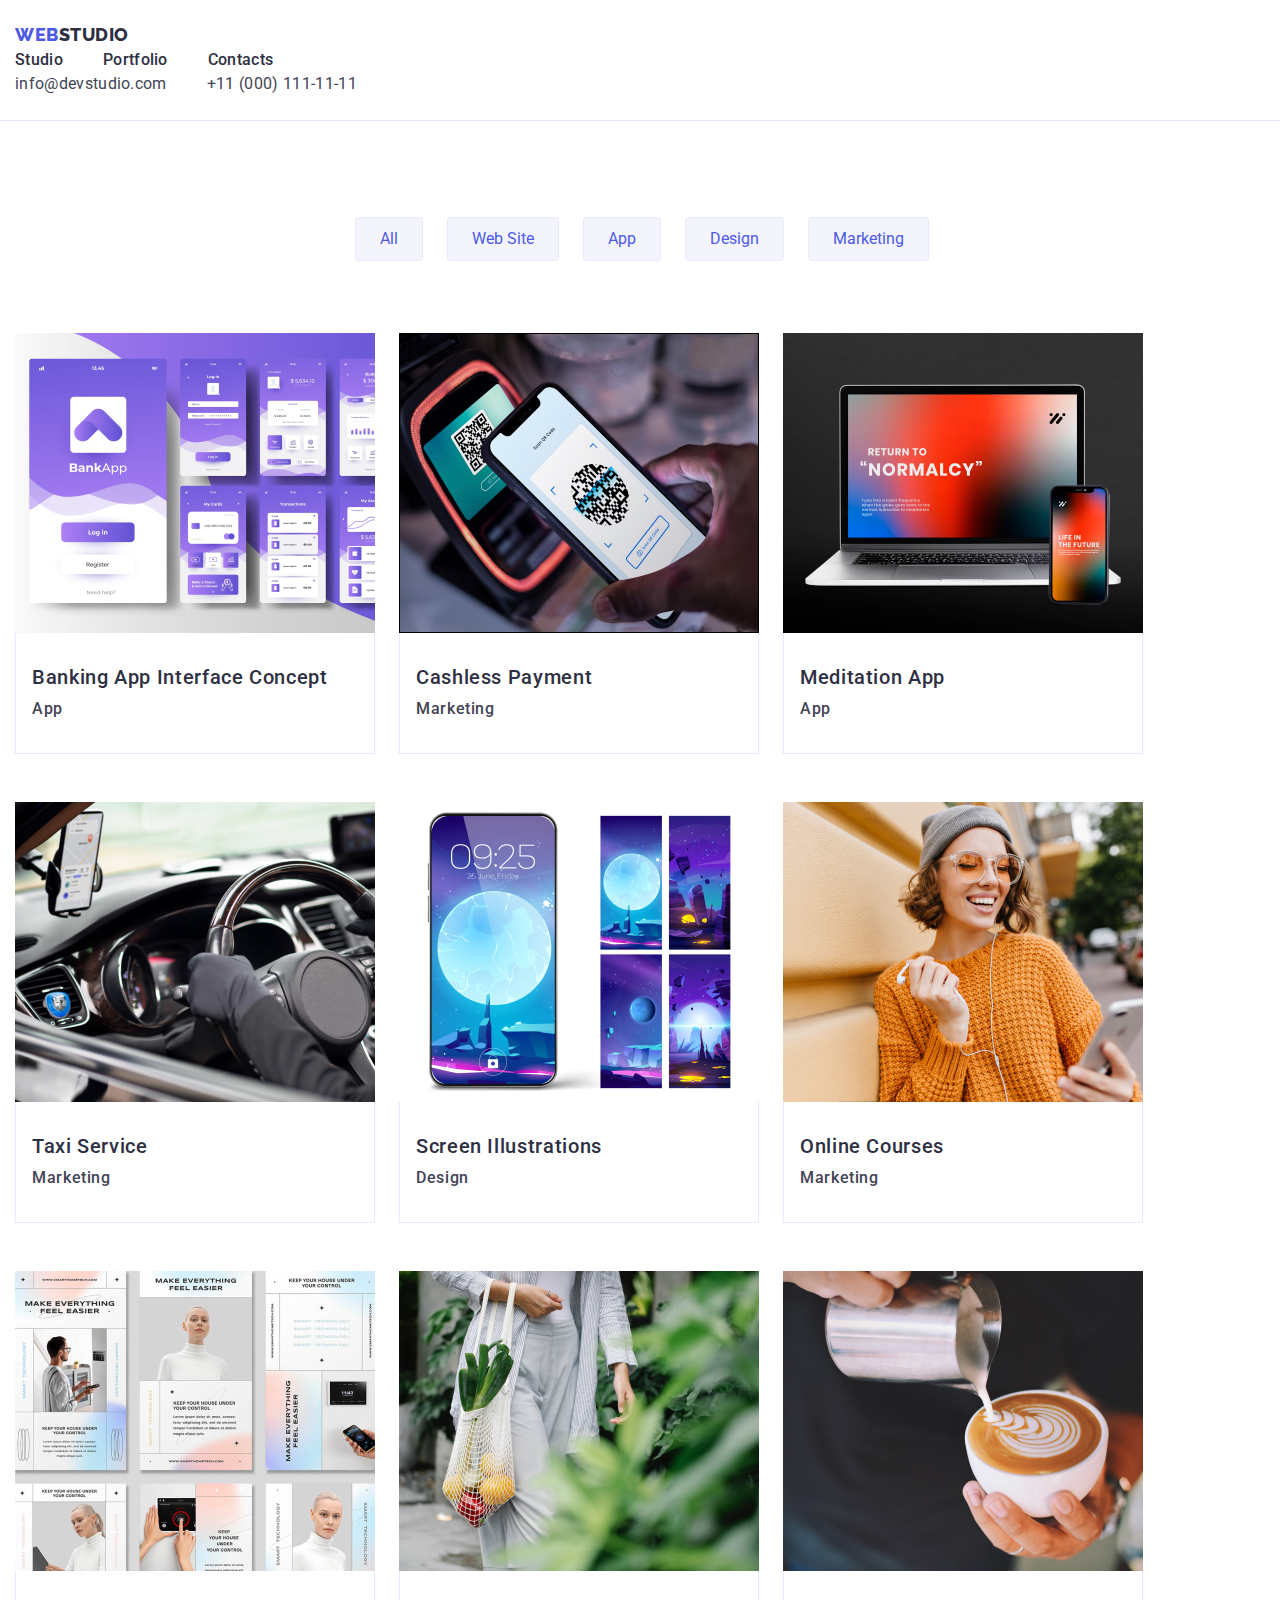
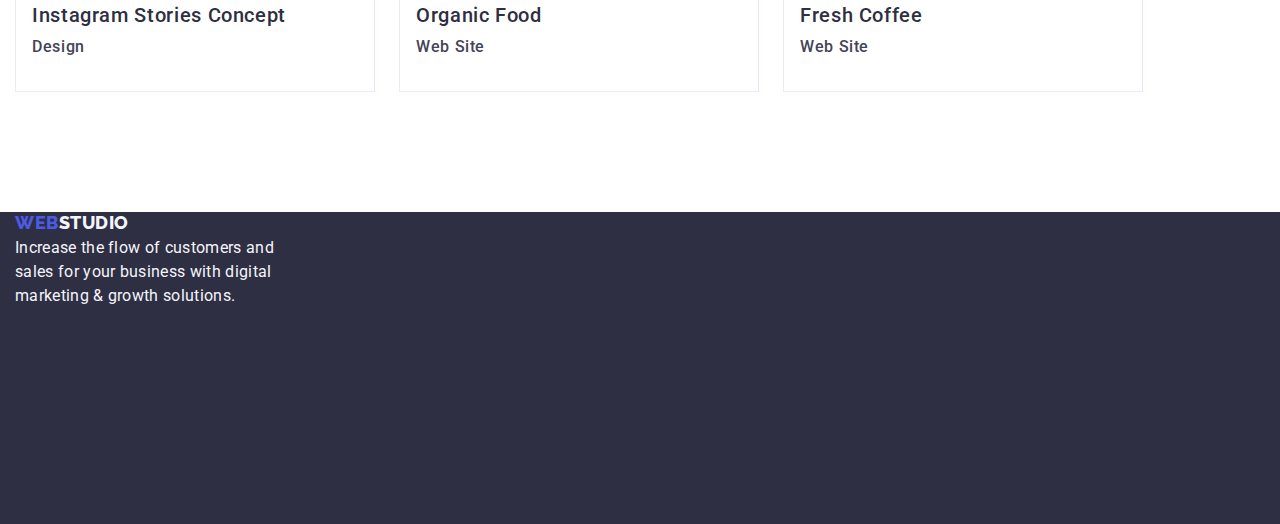
==== commit f8e28419: "paddings, borders, modern-normalize" ====
--- a/portfolio.html
+++ b/portfolio.html
@@ -13,6 +13,13 @@
       href="https://fonts.googleapis.com/css2?family=Raleway:wght@800&family=Roboto:wght@400;500;700&display=swap"
       rel="stylesheet"
     />
+    <link
+      rel="stylesheet"
+      href="https://cdnjs.cloudflare.com/ajax/libs/modern-normalize/2.0.0/modern-normalize.min.css"
+      integrity="sha512-4xo8blKMVCiXpTaLzQSLSw3KFOVPWhm/TRtuPVc4WG6kUgjH6J03IBuG7JZPkcWMxJ5huwaBpOpnwYElP/m6wg=="
+      crossorigin="anonymous"
+      referrerpolicy="no-referrer"
+    />
     <link href="./css/styles.css" rel="stylesheet" />
     <title>Portfolio</title>
   </head>
--- a/css/styles.css
+++ b/css/styles.css
@@ -67,12 +67,21 @@
 }
 
 .container {
-  width: 1128px;
+  width: 1284px;
   padding: 0 15px;
   margin: 0 auto;
 }
 
+/* .main {
+  flex-grow: 1;
+} */
+
 /* header and footer */
+.header {
+  border-bottom: 1px solid var(--cornflower);
+  padding: 24px 0;
+}
+
 .logo {
   font-family: var(--second-family);
   font-weight: 800;
@@ -86,14 +95,9 @@
   color: var(--navy-blue);
 }
 
-/* .header {
-  display: flex;
-  flex-direction: row;
-  align-items: flex-start;
-} */
-
-.header {
-  border-bottom: 1px solid var(--cornflower);
+.header-list {
+  display: flex;
+  gap: 40px;
 }
 
 .header-list-link {
@@ -103,6 +107,11 @@
 .header-list-link:focus {
   color: var(--ocean);
 }
+.header-address-list {
+  display: flex;
+  gap: 40px;
+}
+
 .header-address-link {
   color: var(--slate);
   font-style: normal;
@@ -136,6 +145,9 @@
   margin-bottom: 48px;
 }
 .main-button-home {
+  /* display: inline-flex;
+  align-items: flex-start; */
+  gap: 10px;
   font-weight: 500;
   letter-spacing: 0.04em;
   color: var(--white);
@@ -143,11 +155,20 @@
   padding: 16px 32px;
   border-radius: 4px;
   box-shadow: 0 4px 4px 0 rgba(0, 0, 0, 0.15);
+  border: none;
+  /* justify-content: center; */
 }
 .main-button-home:hover,
 .main-button-home:focus {
   background-color: var(--ocean);
 }
+.main-benefits-list {
+  display: flex;
+  gap: 24px;
+  margin-bottom: 120px;
+  margin-top: 120px;
+  justify-content: center;
+}
 .main-benefits-item {
   width: 264px;
 }
@@ -155,41 +176,61 @@
   font-weight: 500;
   font-size: 20px;
   line-height: 1.2;
+  margin-bottom: 8px;
 }
 .main-benefits-text {
   color: var(--slate);
 }
-
-.main-doing {
-  margin-bottom: 120px;
-}
-
 .main-doing-title {
   font-size: 36px;
   line-height: 1.11;
   text-transform: capitalize;
   text-align: center;
-}
+  margin-bottom: 72px;
+}
+.main-doing-list-pic {
+  display: flex;
+  gap: 24px;
+  margin-bottom: 120px;
+  justify-content: center;
+}
+.main-doing-pic-item {
+  border: 1px solid var(--cornflower);
+}
+
 .main-team {
   background-color: var(--cloud);
-  /* height: 732px; */
+  height: 732px;
 }
 .main-team-title {
   font-size: 36px;
   line-height: 1.11;
   text-transform: capitalize;
   text-align: center;
+  margin-bottom: 72px;
 }
 .main-team-list-pic {
-  text-align: center;
+  display: flex;
+  gap: 24px;
+  text-align: center;
+  margin-bottom: 120px;
+  justify-content: center;
 }
 .main-team-list-pic-item {
   background-color: var(--white);
+  border-radius: 0px 0px 4px 4px;
+  box-shadow: 0px 1px 6px 0px rgba(46, 47, 66, 0.08),
+    0px 1px 1px 0px rgba(46, 47, 66, 0.16),
+    0px 2px 1px 0px rgba(46, 47, 66, 0.08);
+}
+.about-person {
+  margin: 32px auto;
 }
 .main-team-person {
   font-weight: 500;
   font-size: 20px;
   line-height: 1.2;
+  margin-bottom: 8px;
 }
 .main-team-text {
   color: var(--slate);
@@ -199,10 +240,13 @@
 .main-section-button {
   font-weight: 500;
   letter-spacing: 0.04em;
-  margin-bottom: 120px;
 }
 .main-switcher-portfolio {
+  display: flex;
+  gap: 24px;
+  margin-top: 96px;
   margin-bottom: 72px;
+  justify-content: center;
 }
 .main-button-portfolio {
   color: var(--iris);
@@ -222,15 +266,18 @@
   box-shadow: 0px 3px 1px 0px rgba(0, 0, 0, 0.1),
     0px 2px 1px 0px rgba(0, 0, 0, 0.08), 0px 2px 2px 0px rgba(0, 0, 0, 0.12);
 }
-
-.main-list-pic-item {
+.main-list-pic {
+  display: flex;
+  column-gap: 24px;
+  row-gap: 48px;
+  margin-bottom: 120px;
+  flex-wrap: wrap;
+}
+
+.description {
+  padding: 32px 16px;
   border: 1px solid var(--cornflower);
   border-top: none;
-  margin-bottom: 48px;
-}
-
-.description {
-  margin: 32px 0;
 }
 
 .main-list-pic-title {
@@ -238,6 +285,7 @@
   font-size: 20px;
   line-height: 1.2;
   color: var(--navy-blue);
+  margin-bottom: 8px;
 }
 .main-list-pic-text {
   color: var(--slate);
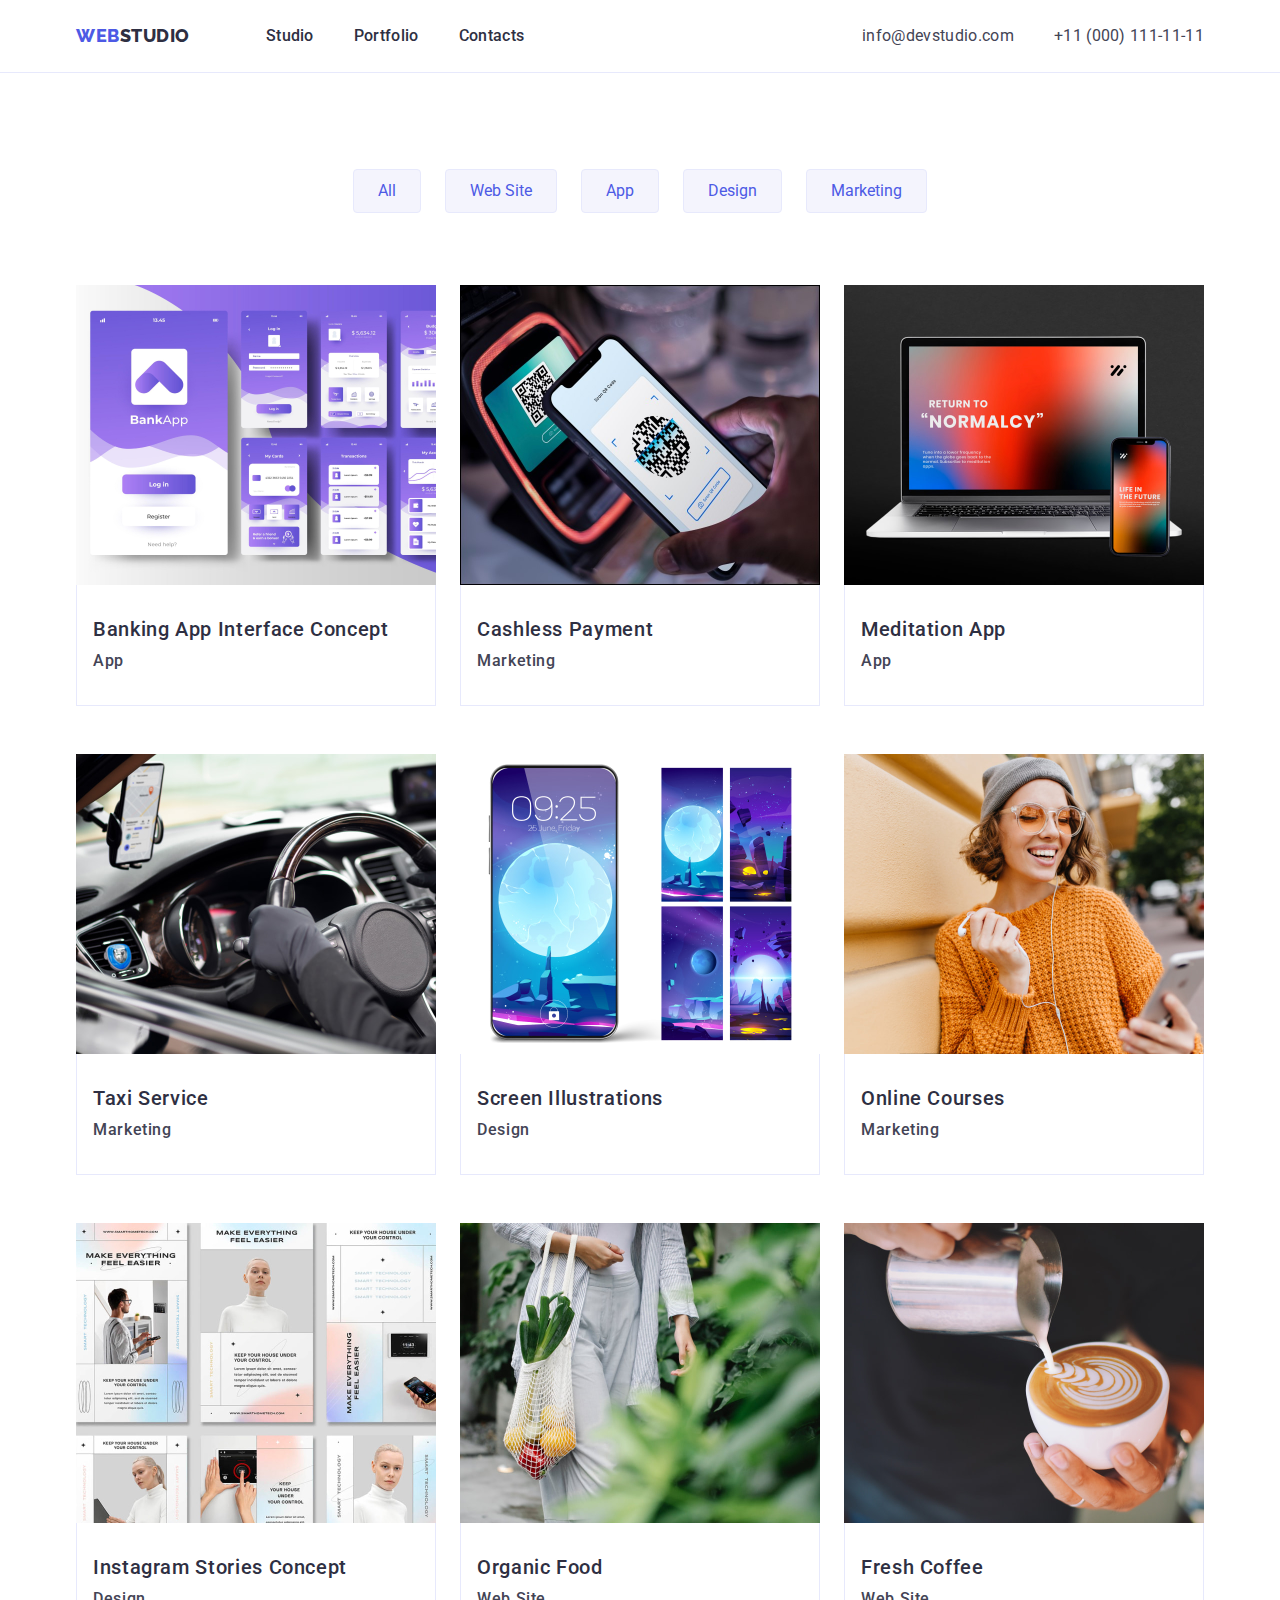
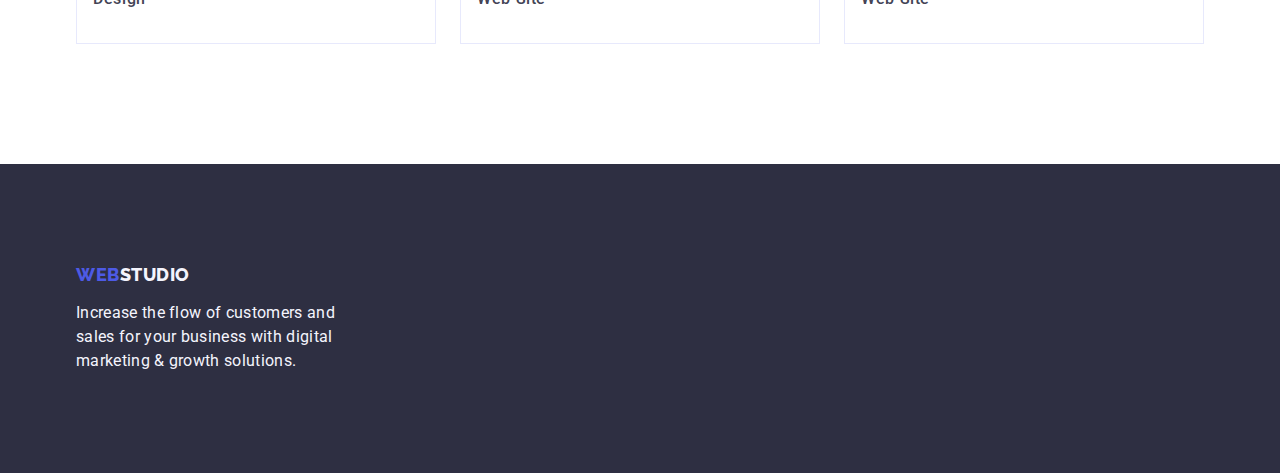
==== commit d3c63dc7: "logo style" ====
--- a/portfolio.html
+++ b/portfolio.html
@@ -34,7 +34,7 @@
         <nav class="header-nav">
           <ul class="header-list">
             <li class="header-list-item">
-              <a class="header-list-link" href="">Studio</a>
+              <a class="header-list-link" href="index.html">Studio</a>
             </li>
             <li class="header-list-item">
               <a class="header-list-link" href="portfolio.html">Portfolio</a>
--- a/css/styles.css
+++ b/css/styles.css
@@ -50,7 +50,7 @@
 
 img {
   display: block;
-  max-width: 100%;
+  width: 100%;
 }
 
 .visually-hidden {
@@ -67,21 +67,20 @@
 }
 
 .container {
-  width: 1284px;
+  max-width: 1158px;
   padding: 0 15px;
   margin: 0 auto;
 }
-
-/* .main {
-  flex-grow: 1;
-} */
 
 /* header and footer */
 .header {
   border-bottom: 1px solid var(--cornflower);
   padding: 24px 0;
 }
-
+.header .container {
+  display: flex;
+  align-items: center;
+}
 .logo {
   font-family: var(--second-family);
   font-weight: 800;
@@ -95,11 +94,17 @@
   color: var(--navy-blue);
 }
 
+.header .logo {
+  margin-right: 76px;
+}
+
+.header-nav {
+  margin-right: auto;
+}
 .header-list {
   display: flex;
   gap: 40px;
 }
-
 .header-list-link {
   font-weight: 500;
 }
@@ -111,7 +116,9 @@
   display: flex;
   gap: 40px;
 }
-
+.header-address-item {
+  flex-shrink: 0;
+}
 .header-address-link {
   color: var(--slate);
   font-style: normal;
@@ -122,22 +129,30 @@
 }
 .footer {
   background-color: var(--navy-blue);
-  height: 312px;
+  padding: 100px 0;
 }
 .logo-footer {
   color: var(--cloud);
 }
+.footer .logo {
+  display: inline-flex;
+  margin-bottom: 16px;
+}
 .footer-text {
   color: var(--cloud);
-  width: 264px;
+  max-width: 264px;
 }
 
 /* home */
 .main-first {
   background-color: var(--navy-blue);
-  height: 600px;
+  padding: 188px 0;
+  display: flex;
+  justify-content: center;
+  align-items: center;
 }
 .main-first-title {
+  max-width: 496px;
   font-size: 56px;
   line-height: 1.07;
   text-align: center;
@@ -145,9 +160,8 @@
   margin-bottom: 48px;
 }
 .main-button-home {
-  /* display: inline-flex;
-  align-items: flex-start; */
-  gap: 10px;
+  display: block;
+  margin: 0 auto;
   font-weight: 500;
   letter-spacing: 0.04em;
   color: var(--white);
@@ -156,21 +170,21 @@
   border-radius: 4px;
   box-shadow: 0 4px 4px 0 rgba(0, 0, 0, 0.15);
   border: none;
-  /* justify-content: center; */
 }
 .main-button-home:hover,
 .main-button-home:focus {
   background-color: var(--ocean);
 }
+.main-benefits {
+  padding: 120px 0;
+}
 .main-benefits-list {
   display: flex;
   gap: 24px;
-  margin-bottom: 120px;
-  margin-top: 120px;
   justify-content: center;
 }
 .main-benefits-item {
-  width: 264px;
+  max-width: 264px;
 }
 .main-benefits-point {
   font-weight: 500;
@@ -180,6 +194,9 @@
 }
 .main-benefits-text {
   color: var(--slate);
+}
+.main-doing {
+  padding-bottom: 120px;
 }
 .main-doing-title {
   font-size: 36px;
@@ -191,16 +208,14 @@
 .main-doing-list-pic {
   display: flex;
   gap: 24px;
-  margin-bottom: 120px;
   justify-content: center;
 }
 .main-doing-pic-item {
   border: 1px solid var(--cornflower);
 }
-
 .main-team {
   background-color: var(--cloud);
-  height: 732px;
+  padding: 120px 0;
 }
 .main-team-title {
   font-size: 36px;
@@ -213,7 +228,6 @@
   display: flex;
   gap: 24px;
   text-align: center;
-  margin-bottom: 120px;
   justify-content: center;
 }
 .main-team-list-pic-item {
@@ -240,11 +254,11 @@
 .main-section-button {
   font-weight: 500;
   letter-spacing: 0.04em;
+  padding: 96px 0 120px;
 }
 .main-switcher-portfolio {
   display: flex;
   gap: 24px;
-  margin-top: 96px;
   margin-bottom: 72px;
   justify-content: center;
 }
@@ -254,7 +268,7 @@
   padding: 12px 24px;
   margin: 0;
   list-style: none;
-  border: 1px solid #e7e9fc;
+  border: 1px solid var(--cornflower);
   border-radius: 4px;
   text-align: center;
 }
@@ -270,7 +284,6 @@
   display: flex;
   column-gap: 24px;
   row-gap: 48px;
-  margin-bottom: 120px;
   flex-wrap: wrap;
 }
 
@@ -279,7 +292,6 @@
   border: 1px solid var(--cornflower);
   border-top: none;
 }
-
 .main-list-pic-title {
   font-weight: 500;
   font-size: 20px;
